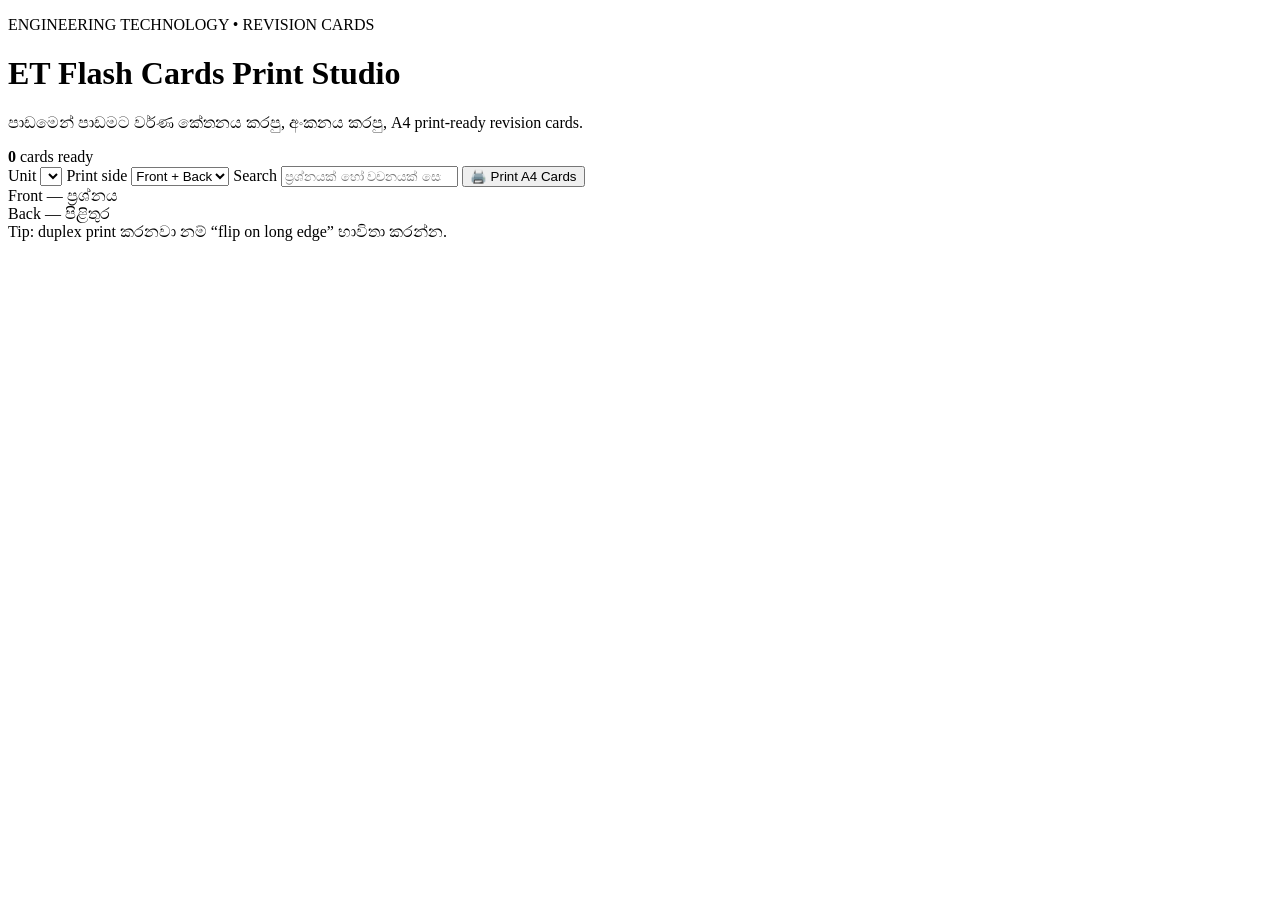
==== index.html @ 30e25d64 "Build ET flash card print app shell" ====
<!doctype html>
<html lang="si">
<head>
  <meta charset="utf-8" />
  <meta name="viewport" content="width=device-width, initial-scale=1" />
  <meta name="color-scheme" content="light dark" />
  <title>ET Flash Cards — Print Studio</title>
  <link rel="stylesheet" href="styles.css" />
</head>
<body>
  <main class="app-shell">
    <header class="hero no-print">
      <div>
        <p class="eyebrow">ENGINEERING TECHNOLOGY • REVISION CARDS</p>
        <h1>ET Flash Cards <span>Print Studio</span></h1>
        <p class="hero-copy">පාඩමෙන් පාඩමට වර්ණ කේතනය කරපු, අංකනය කරපු, A4 print-ready revision cards.</p>
      </div>
      <div class="hero-badge" aria-label="Current card count">
        <strong id="heroCount">0</strong>
        <span>cards ready</span>
      </div>
    </header>

    <section class="toolbar no-print" aria-label="Flash card controls">
      <label>
        <span>Unit</span>
        <select id="unitSelect"></select>
      </label>
      <label>
        <span>Print side</span>
        <select id="sideSelect">
          <option value="both">Front + Back</option>
          <option value="front">Front only</option>
          <option value="back">Back only</option>
        </select>
      </label>
      <label class="search-wrap">
        <span>Search</span>
        <input id="searchInput" type="search" placeholder="ප්‍රශ්නයක් හෝ වචනයක් සොයන්න…" />
      </label>
      <button id="printBtn" class="primary-btn" type="button">🖨️ Print A4 Cards</button>
    </section>

    <section class="unit-summary no-print" id="unitSummary"></section>

    <section class="legend no-print">
      <div><span class="dot front-dot"></span> Front — ප්‍රශ්නය</div>
      <div><span class="dot back-dot"></span> Back — පිළිතුර</div>
      <div class="tip">Tip: duplex print කරනවා නම් “flip on long edge” භාවිතා කරන්න.</div>
    </section>

    <section id="cardGrid" class="card-grid" aria-live="polite"></section>
    <p id="emptyState" class="empty-state no-print" hidden>මෙම search එකට cards හමු නොවීය.</p>
  </main>

  <script src="app.js"></script>
</body>
</html>
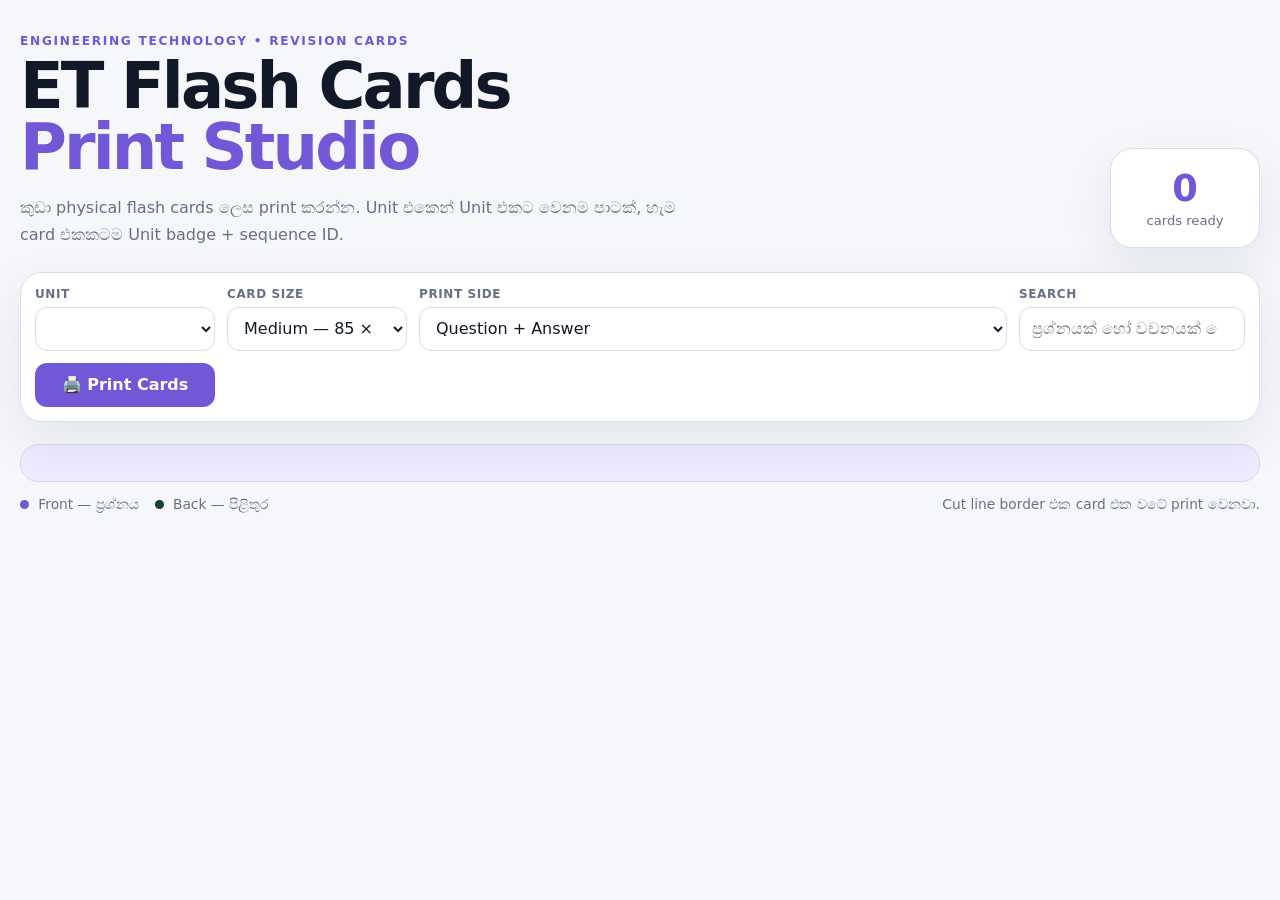
==== commit 8ab2f647: "Add adjustable flash card sizing controls" ====
--- a/index.html
+++ b/index.html
@@ -7,13 +7,13 @@
   <title>ET Flash Cards — Print Studio</title>
   <link rel="stylesheet" href="styles.css" />
 </head>
-<body>
+<body data-print-side="both">
   <main class="app-shell">
     <header class="hero no-print">
       <div>
         <p class="eyebrow">ENGINEERING TECHNOLOGY • REVISION CARDS</p>
         <h1>ET Flash Cards <span>Print Studio</span></h1>
-        <p class="hero-copy">පාඩමෙන් පාඩමට වර්ණ කේතනය කරපු, අංකනය කරපු, A4 print-ready revision cards.</p>
+        <p class="hero-copy">කුඩා physical flash cards ලෙස print කරන්න. Unit එකෙන් Unit එකට වෙනම පාටක්, හැම card එකකටම Unit badge + sequence ID.</p>
       </div>
       <div class="hero-badge" aria-label="Current card count">
         <strong id="heroCount">0</strong>
@@ -27,18 +27,33 @@
         <select id="unitSelect"></select>
       </label>
       <label>
+        <span>Card size</span>
+        <select id="sizePreset">
+          <option value="small">Small — 70 × 45 mm</option>
+          <option value="medium" selected>Medium — 85 × 55 mm</option>
+          <option value="large">Large — 100 × 65 mm</option>
+          <option value="custom">Custom size</option>
+        </select>
+      </label>
+      <label>
         <span>Print side</span>
         <select id="sideSelect">
-          <option value="both">Front + Back</option>
-          <option value="front">Front only</option>
-          <option value="back">Back only</option>
+          <option value="both">Question + Answer</option>
+          <option value="front">Question only</option>
+          <option value="back">Answer only</option>
         </select>
       </label>
       <label class="search-wrap">
         <span>Search</span>
         <input id="searchInput" type="search" placeholder="ප්‍රශ්නයක් හෝ වචනයක් සොයන්න…" />
       </label>
-      <button id="printBtn" class="primary-btn" type="button">🖨️ Print A4 Cards</button>
+      <button id="printBtn" class="primary-btn" type="button">🖨️ Print Cards</button>
+    </section>
+
+    <section id="customSize" class="custom-size no-print" hidden>
+      <label><span>Width (mm)</span><input id="cardWidth" type="number" min="55" max="120" step="1" value="85" /></label>
+      <label><span>Height (mm)</span><input id="cardHeight" type="number" min="35" max="90" step="1" value="55" /></label>
+      <p>Size එක වෙනස් කළාම A4 sheet එකට fit වෙන columns/rows browser එකෙන් auto-arrange වෙනවා.</p>
     </section>
 
     <section class="unit-summary no-print" id="unitSummary"></section>
@@ -46,7 +61,7 @@
     <section class="legend no-print">
       <div><span class="dot front-dot"></span> Front — ප්‍රශ්නය</div>
       <div><span class="dot back-dot"></span> Back — පිළිතුර</div>
-      <div class="tip">Tip: duplex print කරනවා නම් “flip on long edge” භාවිතා කරන්න.</div>
+      <div class="tip">Cut line border එක card එක වටේ print වෙනවා.</div>
     </section>
 
     <section id="cardGrid" class="card-grid" aria-live="polite"></section>
@@ -55,4 +70,4 @@
 
   <script src="app.js"></script>
 </body>
-</html>
+</html>
--- a/styles.css
+++ b/styles.css
@@ -0,0 +1,63 @@
+:root {
+  --bg: #f5f7fb;
+  --surface: #ffffff;
+  --text: #111827;
+  --muted: #667085;
+  --border: #d9dee8;
+  --unit: #7257d7;
+  --unit-soft: #eeeaff;
+  --answer: #173d34;
+  --answer-soft: #e8f5ef;
+  --shadow: 0 18px 50px rgba(17,24,39,.08);
+  font-family: Inter, ui-sans-serif, system-ui, -apple-system, BlinkMacSystemFont, "Segoe UI", sans-serif;
+}
+*{box-sizing:border-box}
+body{margin:0;background:var(--bg);color:var(--text)}
+button,input,select{font:inherit}
+.app-shell{width:min(1240px,calc(100% - 28px));margin:0 auto;padding:34px 0 70px}
+.hero{display:flex;align-items:flex-end;justify-content:space-between;gap:24px;margin-bottom:24px}
+.eyebrow{margin:0 0 8px;font-size:.76rem;font-weight:800;letter-spacing:.14em;color:var(--unit)}
+h1{margin:0;font-size:clamp(2rem,5vw,4.5rem);line-height:.95;letter-spacing:-.045em}
+h1 span{display:block;color:var(--unit)}
+.hero-copy{max-width:680px;margin:16px 0 0;color:var(--muted);line-height:1.7}
+.hero-badge{min-width:150px;padding:18px 20px;border:1px solid var(--border);background:var(--surface);border-radius:22px;box-shadow:var(--shadow);text-align:center}
+.hero-badge strong{display:block;font-size:2.3rem;color:var(--unit)}
+.hero-badge span{font-size:.82rem;color:var(--muted)}
+.toolbar{display:grid;grid-template-columns:180px 180px minmax(230px,1fr) auto;gap:12px;padding:14px;background:var(--surface);border:1px solid var(--border);border-radius:22px;box-shadow:var(--shadow);position:sticky;top:10px;z-index:5}
+.toolbar label{display:flex;flex-direction:column;gap:6px;min-width:0}
+.toolbar label>span{font-size:.75rem;font-weight:800;color:var(--muted);text-transform:uppercase;letter-spacing:.05em}
+select,input{width:100%;min-height:44px;border:1px solid var(--border);border-radius:12px;background:var(--surface);color:var(--text);padding:0 12px;outline:none}
+select:focus,input:focus{border-color:var(--unit);box-shadow:0 0 0 3px color-mix(in srgb,var(--unit) 18%,transparent)}
+.primary-btn{min-height:44px;align-self:end;border:0;border-radius:12px;padding:0 18px;background:var(--unit);color:#fff;font-weight:800;cursor:pointer}
+.primary-btn:active{transform:translateY(1px)}
+.unit-summary{display:flex;align-items:center;justify-content:space-between;gap:16px;margin:22px 0 14px;padding:18px 20px;border-radius:18px;background:var(--unit-soft);border:1px solid color-mix(in srgb,var(--unit) 25%,white)}
+.unit-summary h2{margin:0 0 5px;font-size:1.1rem}.unit-summary p{margin:0;color:var(--muted);font-size:.9rem}
+.unit-chip{white-space:nowrap;border-radius:999px;background:var(--unit);color:#fff;padding:8px 12px;font-size:.8rem;font-weight:900}
+.legend{display:flex;align-items:center;gap:16px;flex-wrap:wrap;margin-bottom:18px;color:var(--muted);font-size:.86rem}.dot{display:inline-block;width:9px;height:9px;border-radius:50%;margin-right:5px}.front-dot{background:var(--unit)}.back-dot{background:var(--answer)}.tip{margin-left:auto}
+.card-grid{display:grid;grid-template-columns:repeat(3,minmax(0,1fr));gap:16px}
+.flash-card{position:relative;min-height:265px;background:var(--surface);border:1px solid var(--border);border-radius:20px;overflow:hidden;box-shadow:0 8px 25px rgba(17,24,39,.05);display:flex;flex-direction:column;break-inside:avoid}
+.card-stripe{height:7px;background:var(--unit)}
+.card-top{display:flex;justify-content:space-between;align-items:center;gap:8px;padding:14px 16px 0}.unit-label,.card-number{font-size:.7rem;font-weight:900;letter-spacing:.08em}.unit-label{color:var(--unit)}.card-number{color:var(--muted)}
+.card-content{padding:18px 18px 14px;display:flex;flex-direction:column;gap:14px;flex:1}.side-label{font-size:.69rem;font-weight:900;letter-spacing:.11em;text-transform:uppercase;color:var(--muted)}
+.question{margin:0;font-size:1.05rem;line-height:1.55;font-weight:800}.answer{margin:0;padding:14px;border-radius:14px;background:var(--answer-soft);color:var(--answer);font-size:.95rem;line-height:1.65;white-space:pre-line}.answer ul,.answer ol{margin:0;padding-left:1.35rem}.answer li+li{margin-top:4px}.formula{font-family:"Cambria Math","Times New Roman",serif;font-size:1.08em}
+.card-footer{margin-top:auto;padding:0 18px 14px;color:var(--muted);font-size:.69rem}.empty-state{text-align:center;padding:40px;color:var(--muted)}
+
+@media (max-width:900px){.toolbar{grid-template-columns:1fr 1fr}.search-wrap{grid-column:1/-1}.primary-btn{grid-column:1/-1}.card-grid{grid-template-columns:repeat(2,minmax(0,1fr))}.hero{align-items:flex-start}.tip{margin-left:0}}
+@media (max-width:620px){.app-shell{width:min(100% - 18px,1240px);padding-top:22px}.hero{display:block}.hero-badge{margin-top:18px;width:100%}.toolbar{grid-template-columns:1fr;position:static}.search-wrap,.primary-btn{grid-column:auto}.unit-summary{align-items:flex-start;flex-direction:column}.card-grid{grid-template-columns:1fr}.flash-card{min-height:230px}}
+
+@media print{
+  @page{size:A4 portrait;margin:8mm}
+  :root{--bg:#fff;--surface:#fff;--text:#000;--muted:#444;--border:#9ca3af}
+  body{background:#fff;-webkit-print-color-adjust:exact;print-color-adjust:exact}
+  .no-print{display:none!important}
+  .app-shell{width:100%;margin:0;padding:0}
+  .card-grid{display:grid;grid-template-columns:repeat(2,1fr);gap:5mm}
+  .flash-card{height:86mm;min-height:86mm;border-radius:4mm;box-shadow:none;border:0.3mm solid #999;page-break-inside:avoid;break-inside:avoid}
+  .card-stripe{height:3mm}
+  .card-top{padding:4mm 5mm 0}.unit-label,.card-number{font-size:8pt}
+  .card-content{padding:5mm}.question{font-size:12.3pt;line-height:1.45}.answer{font-size:10.2pt;line-height:1.45;padding:4mm;border-radius:3mm}.side-label{font-size:7.5pt}.card-footer{padding:0 5mm 4mm;font-size:7pt}
+  body[data-print-side="front"] .answer-wrap{display:none!important}
+  body[data-print-side="back"] .question-wrap{display:none!important}
+  body[data-print-side="front"] .flash-card .card-content{justify-content:center}
+  body[data-print-side="back"] .flash-card .card-content{justify-content:center}
+}
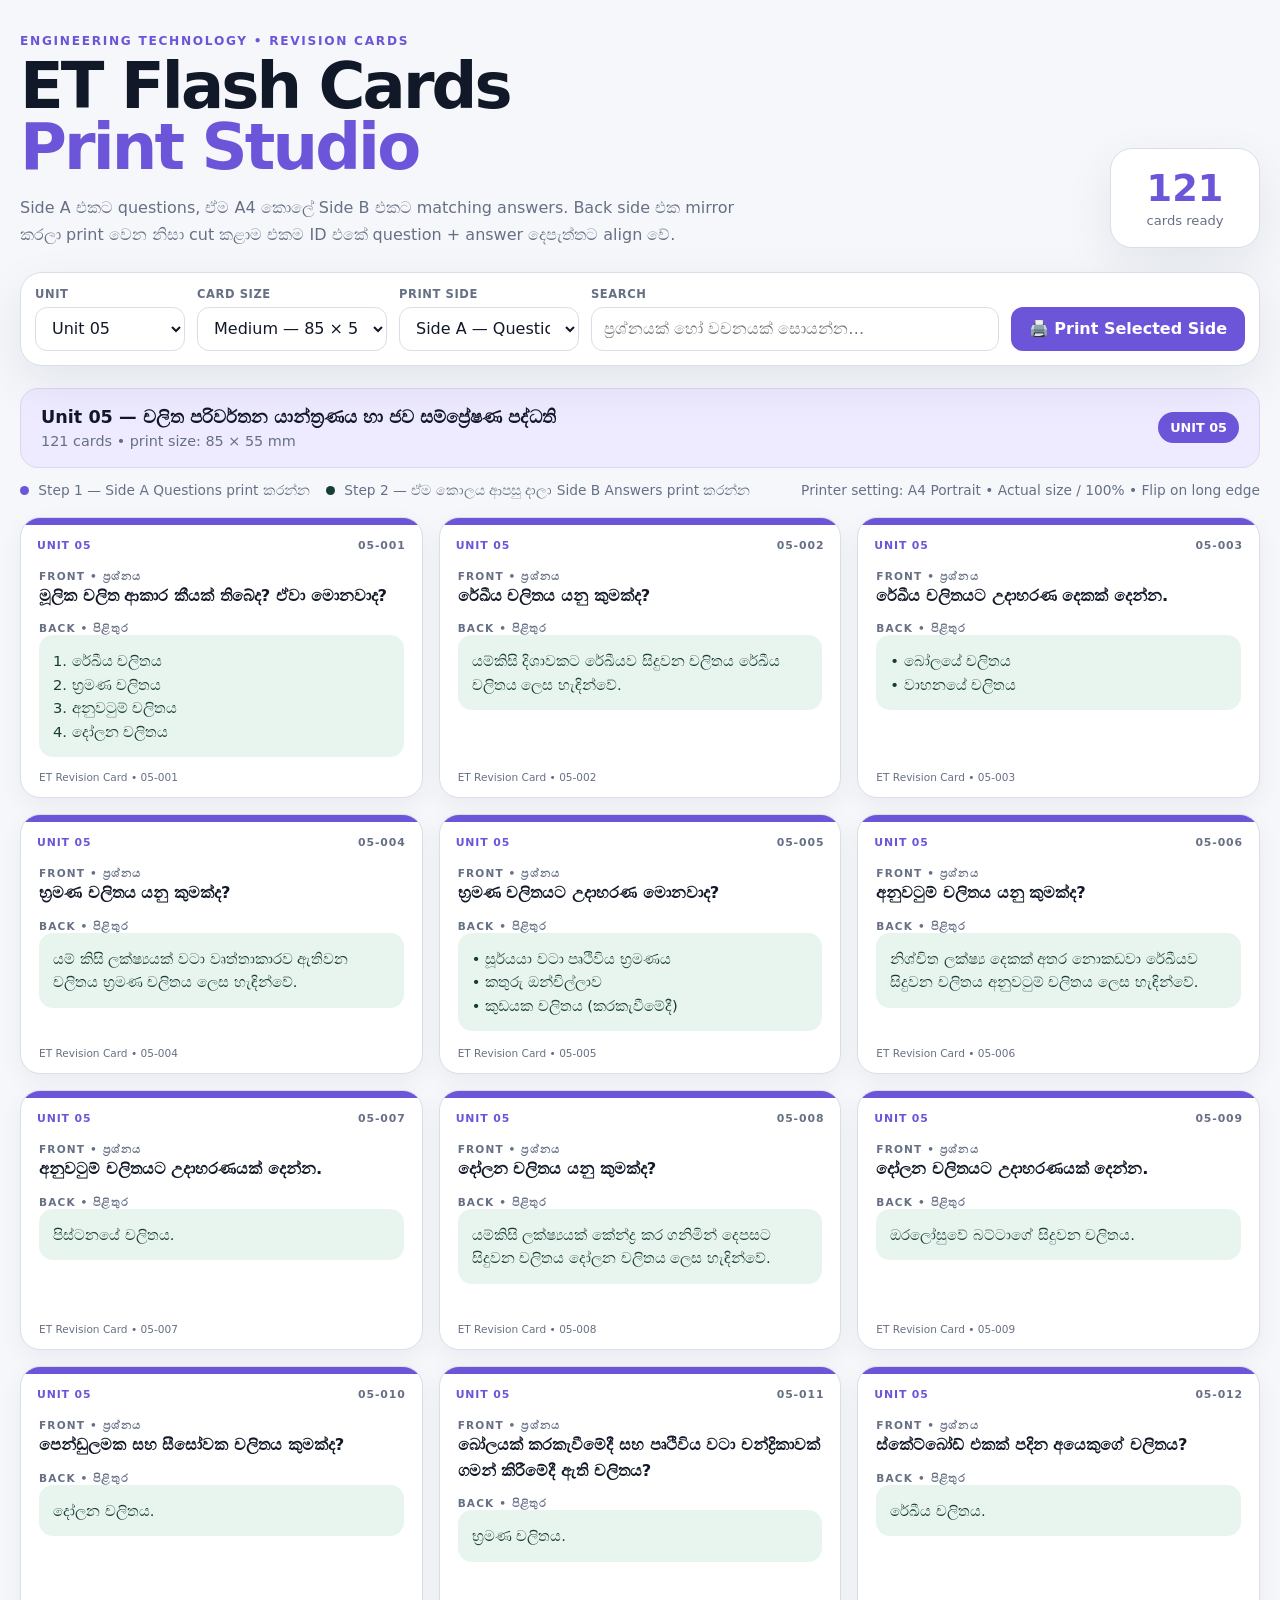
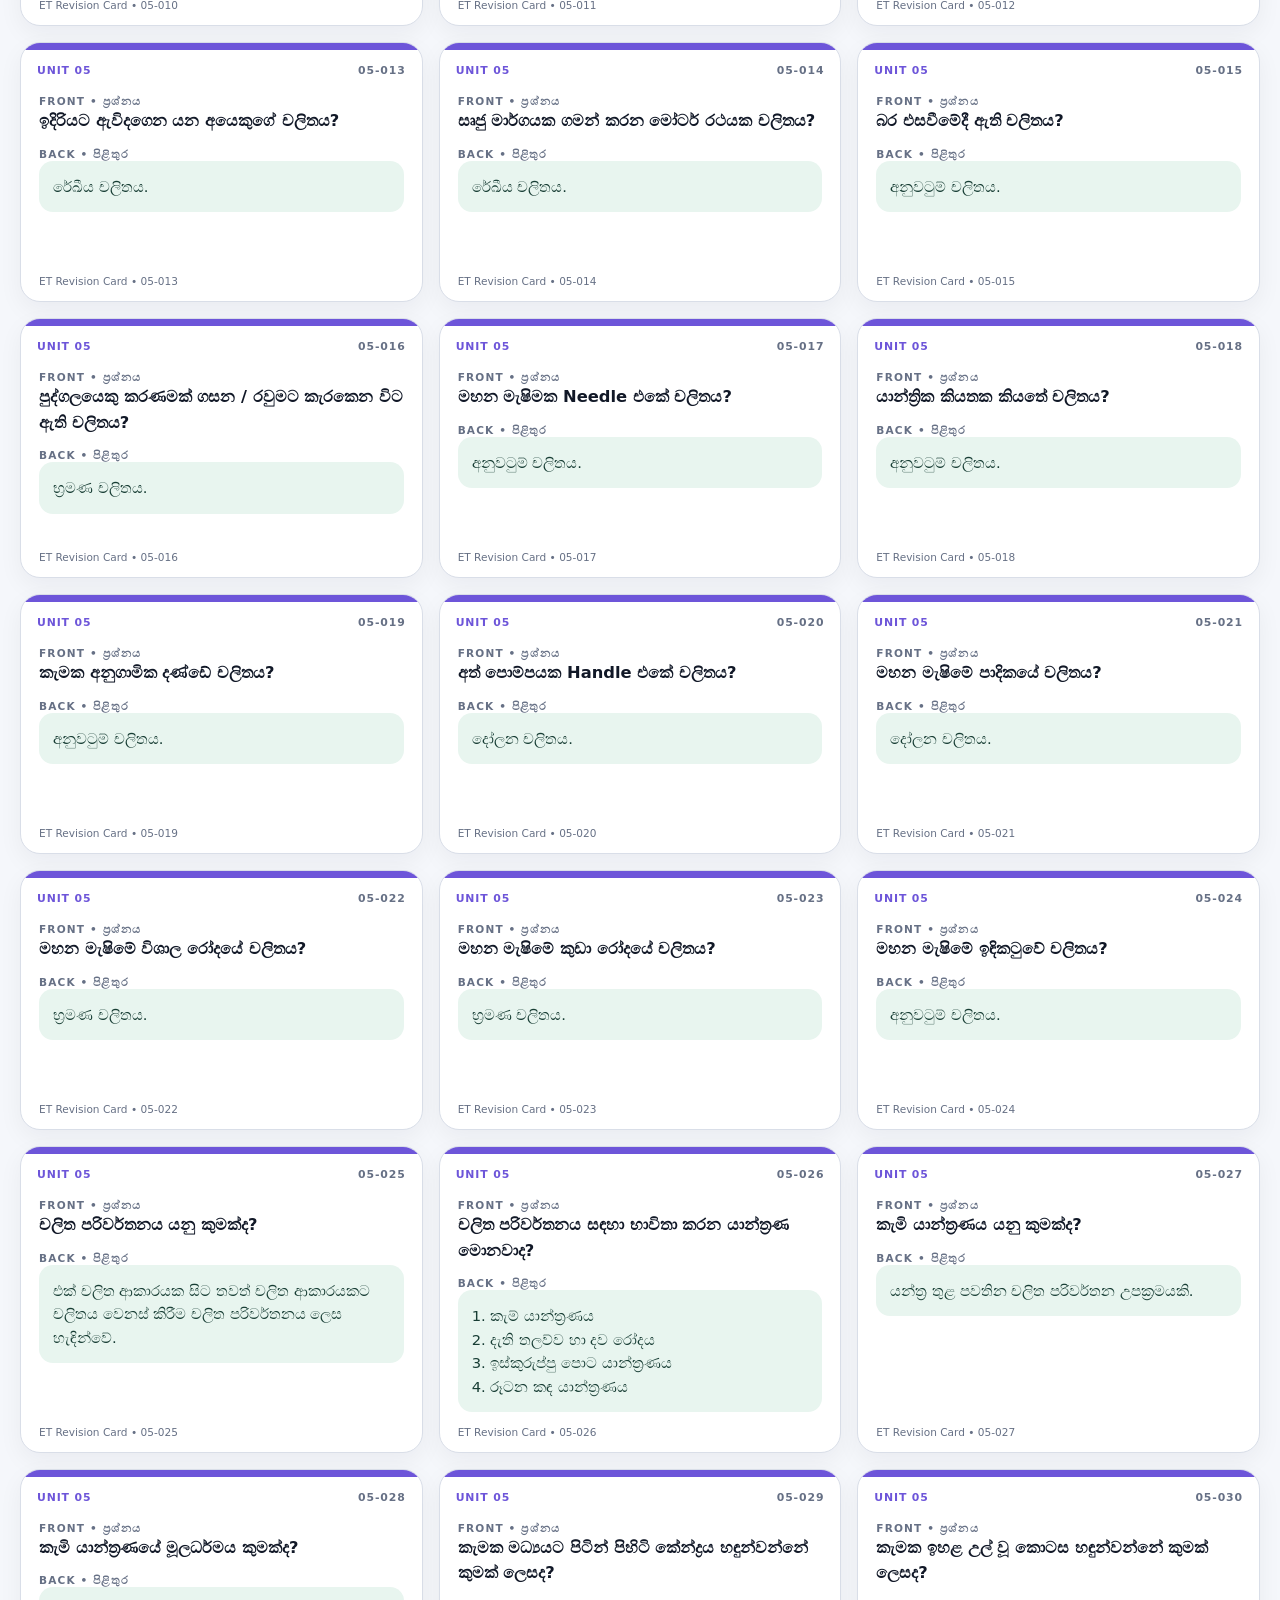
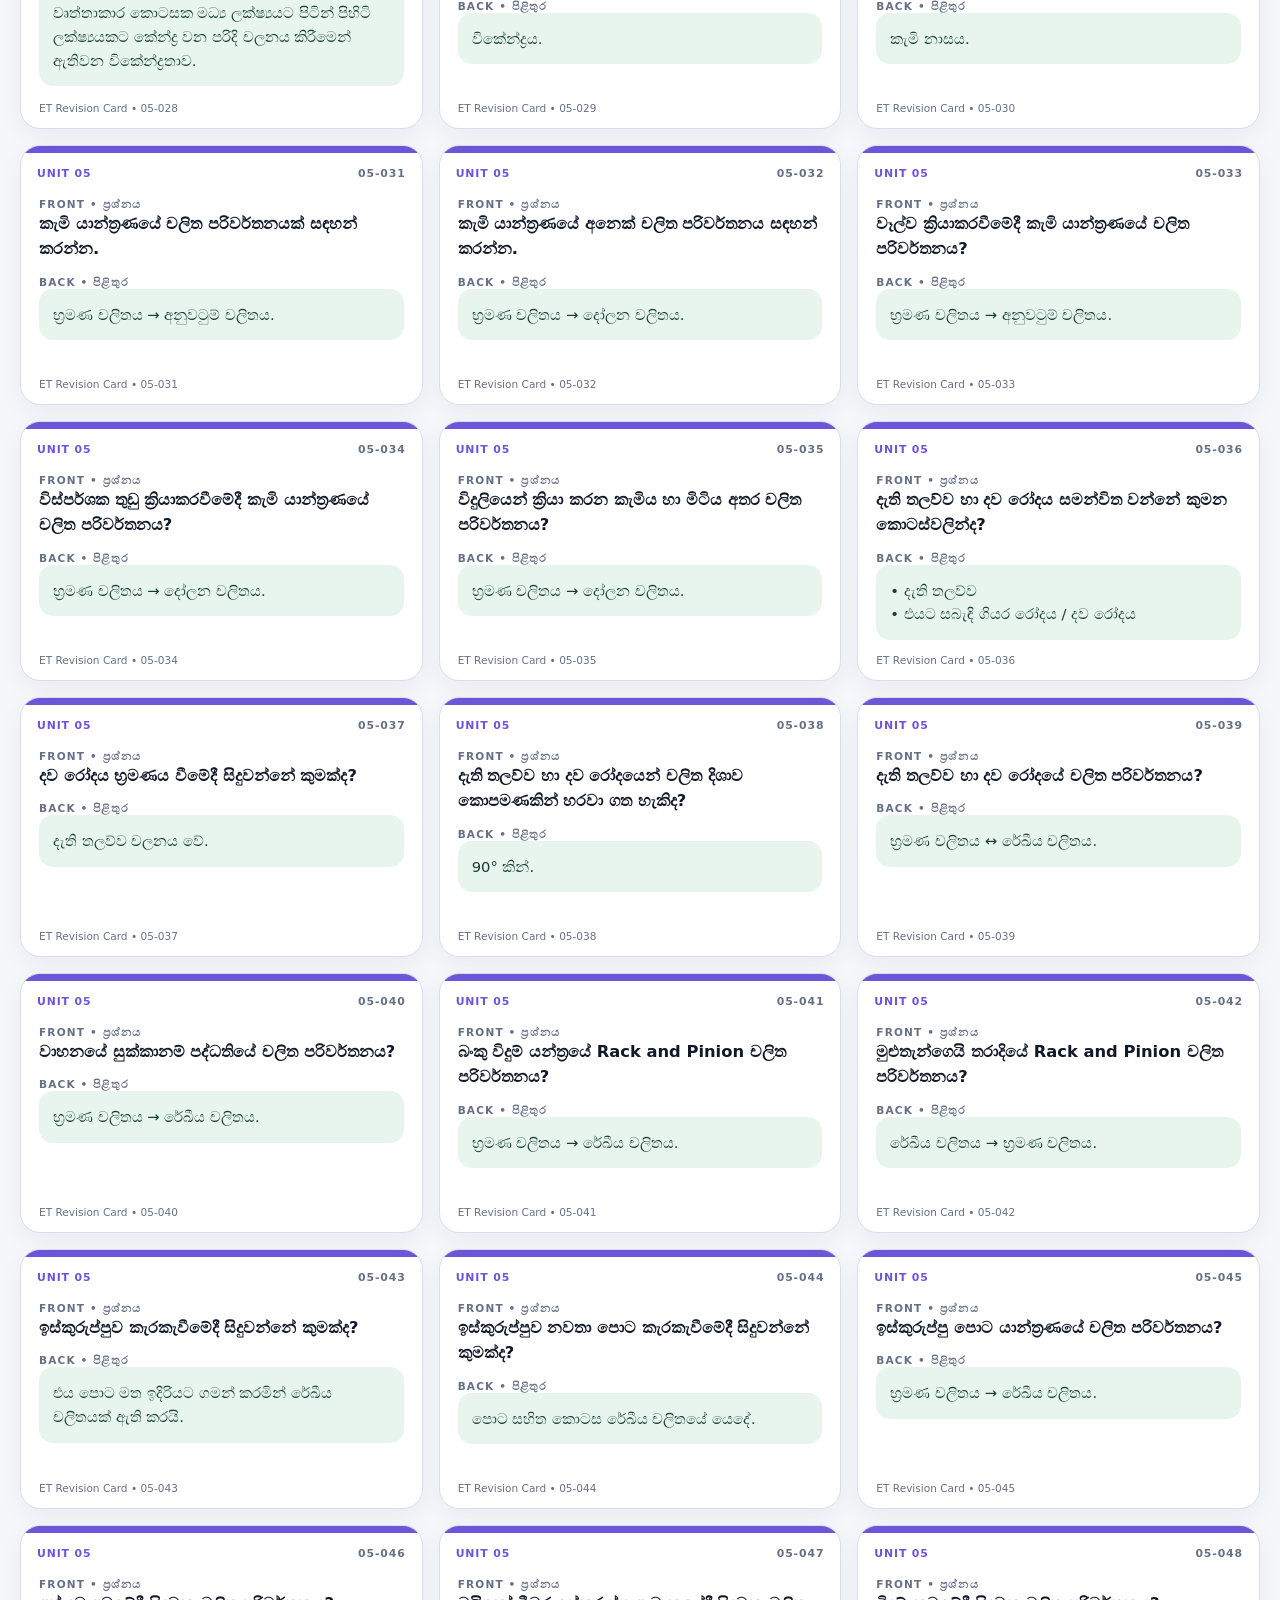
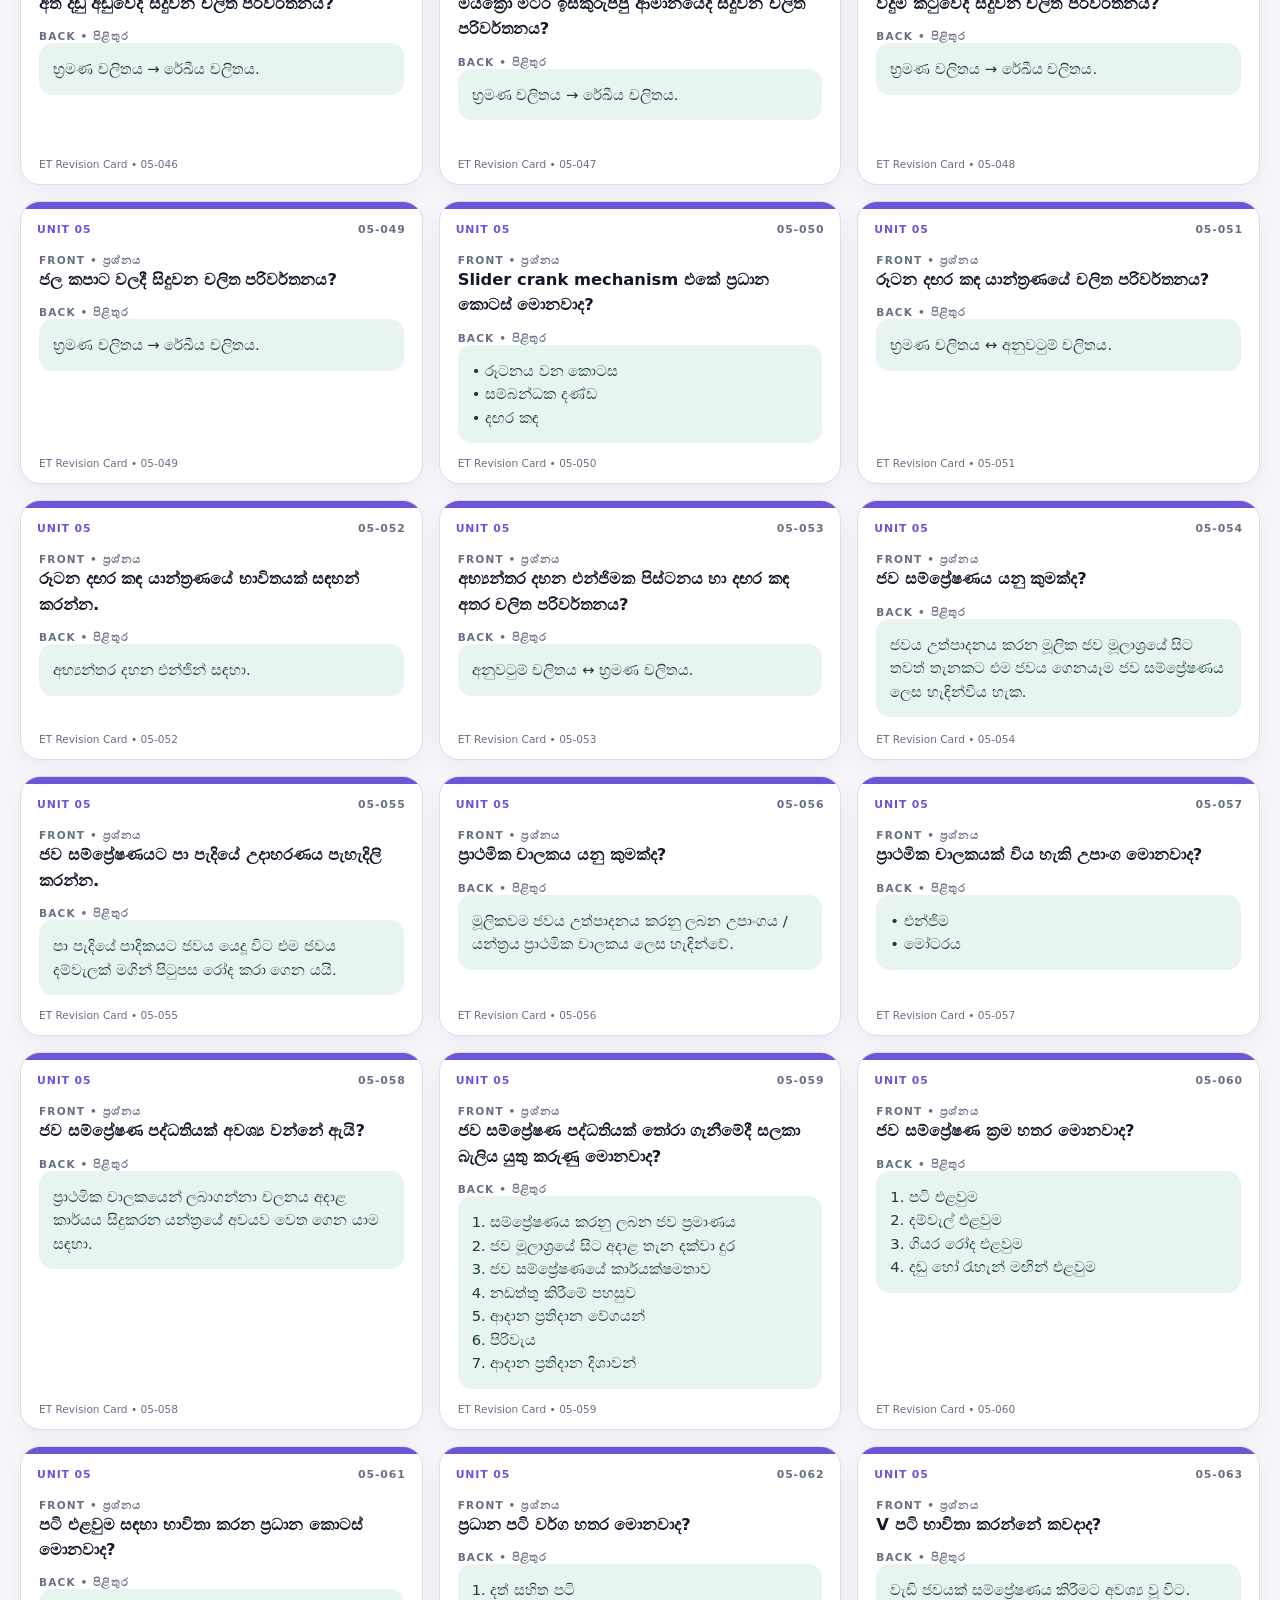
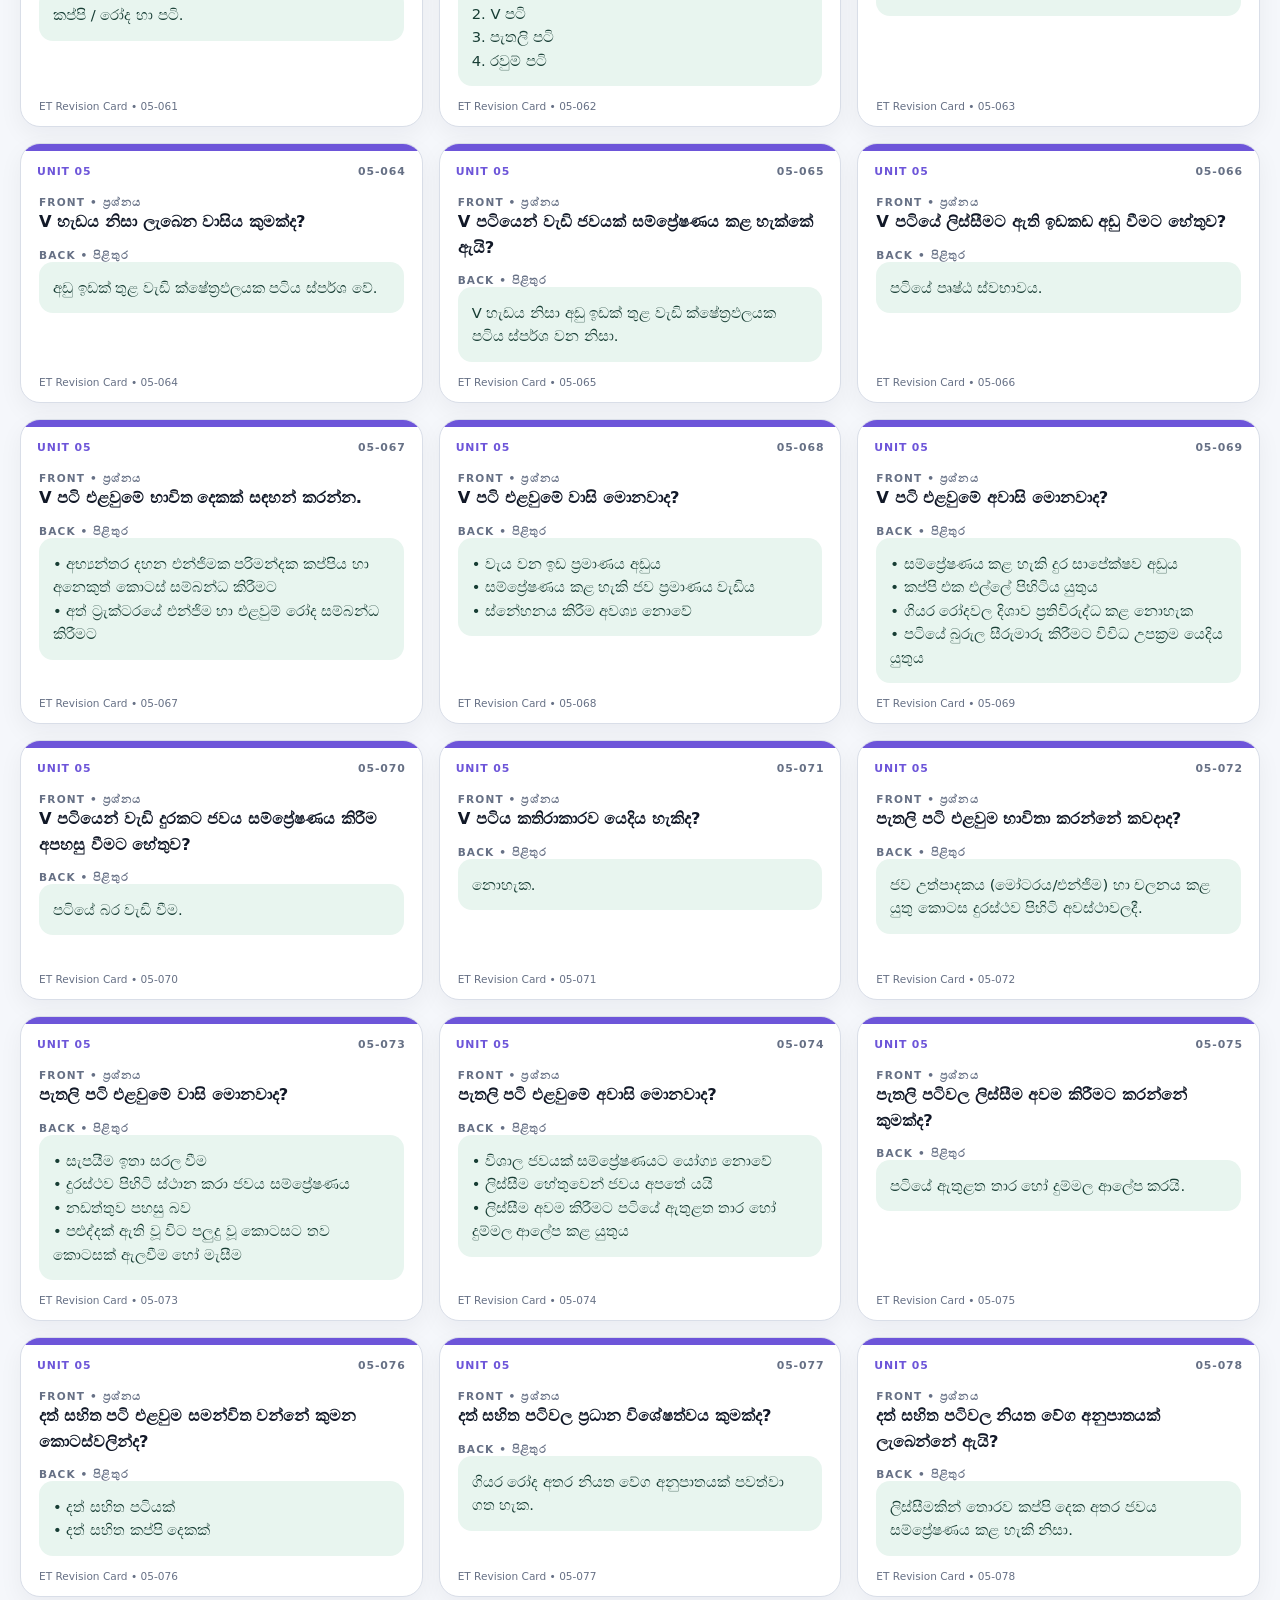
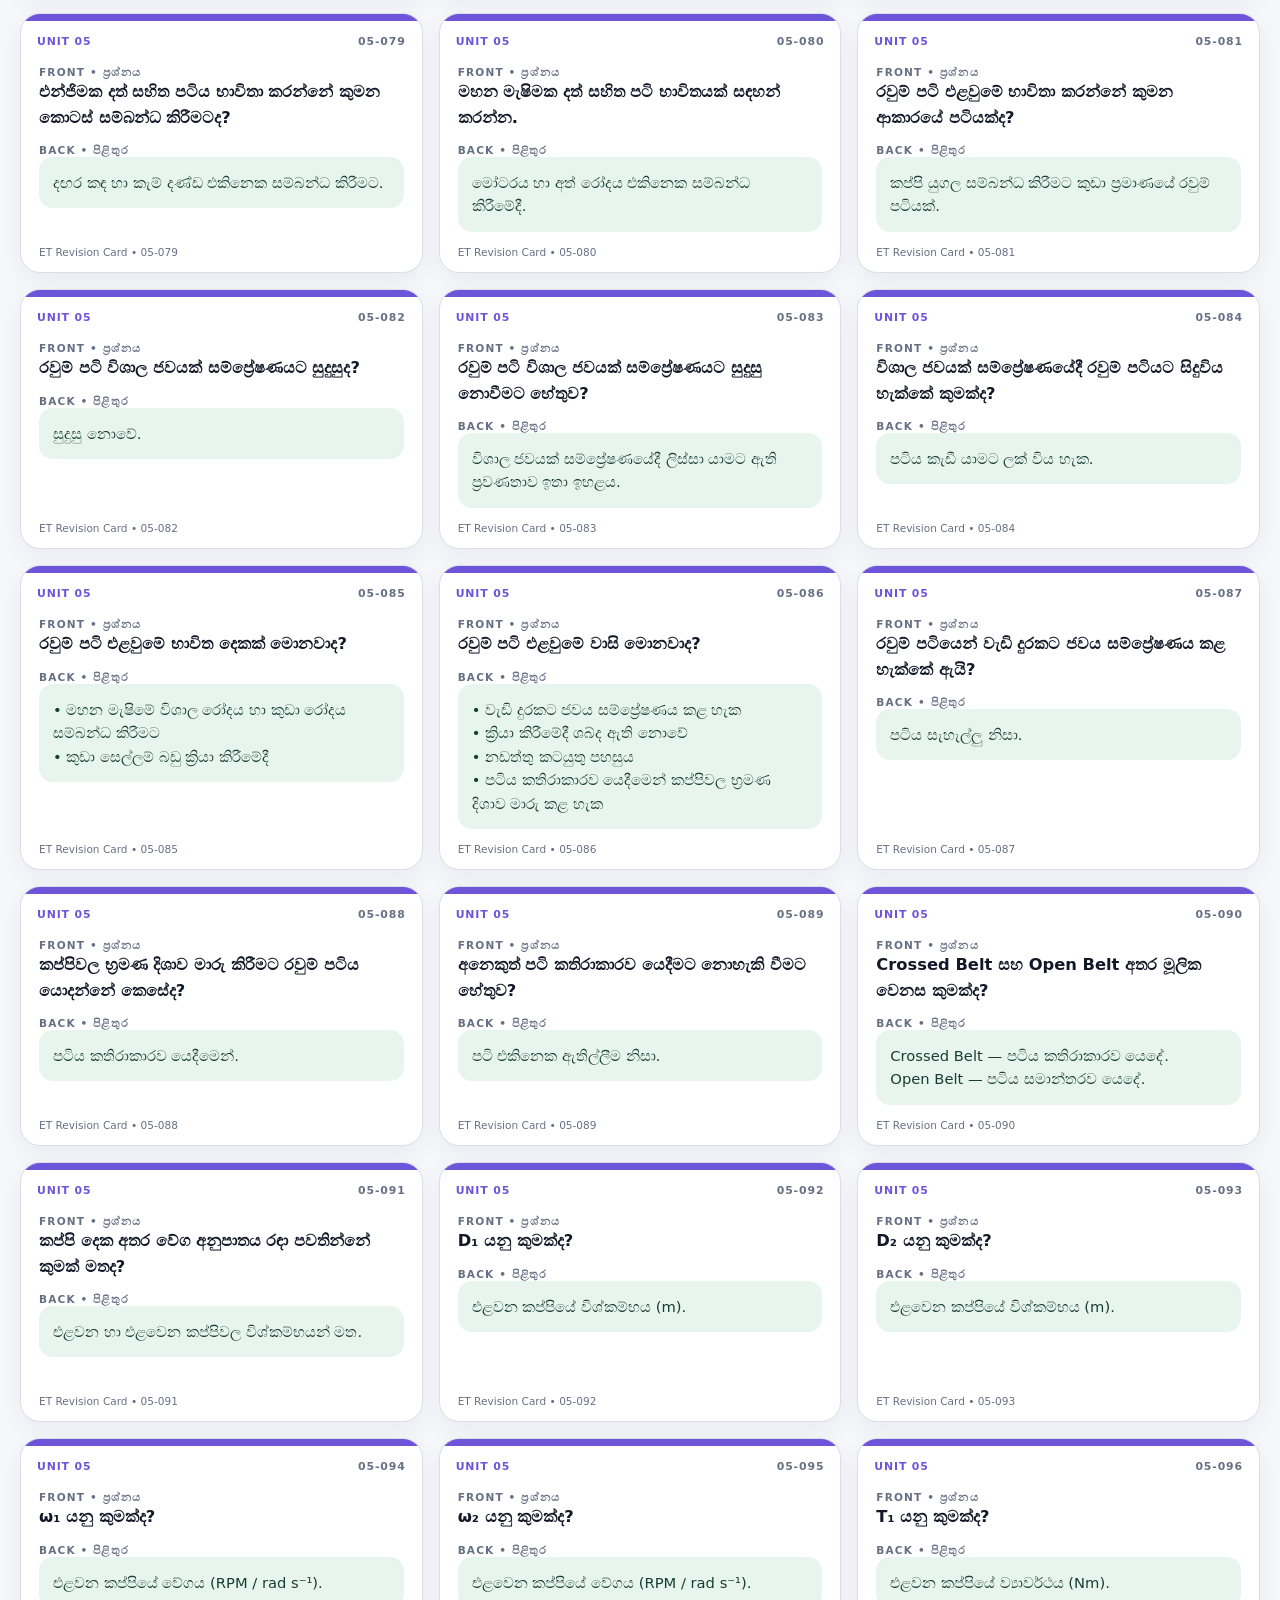
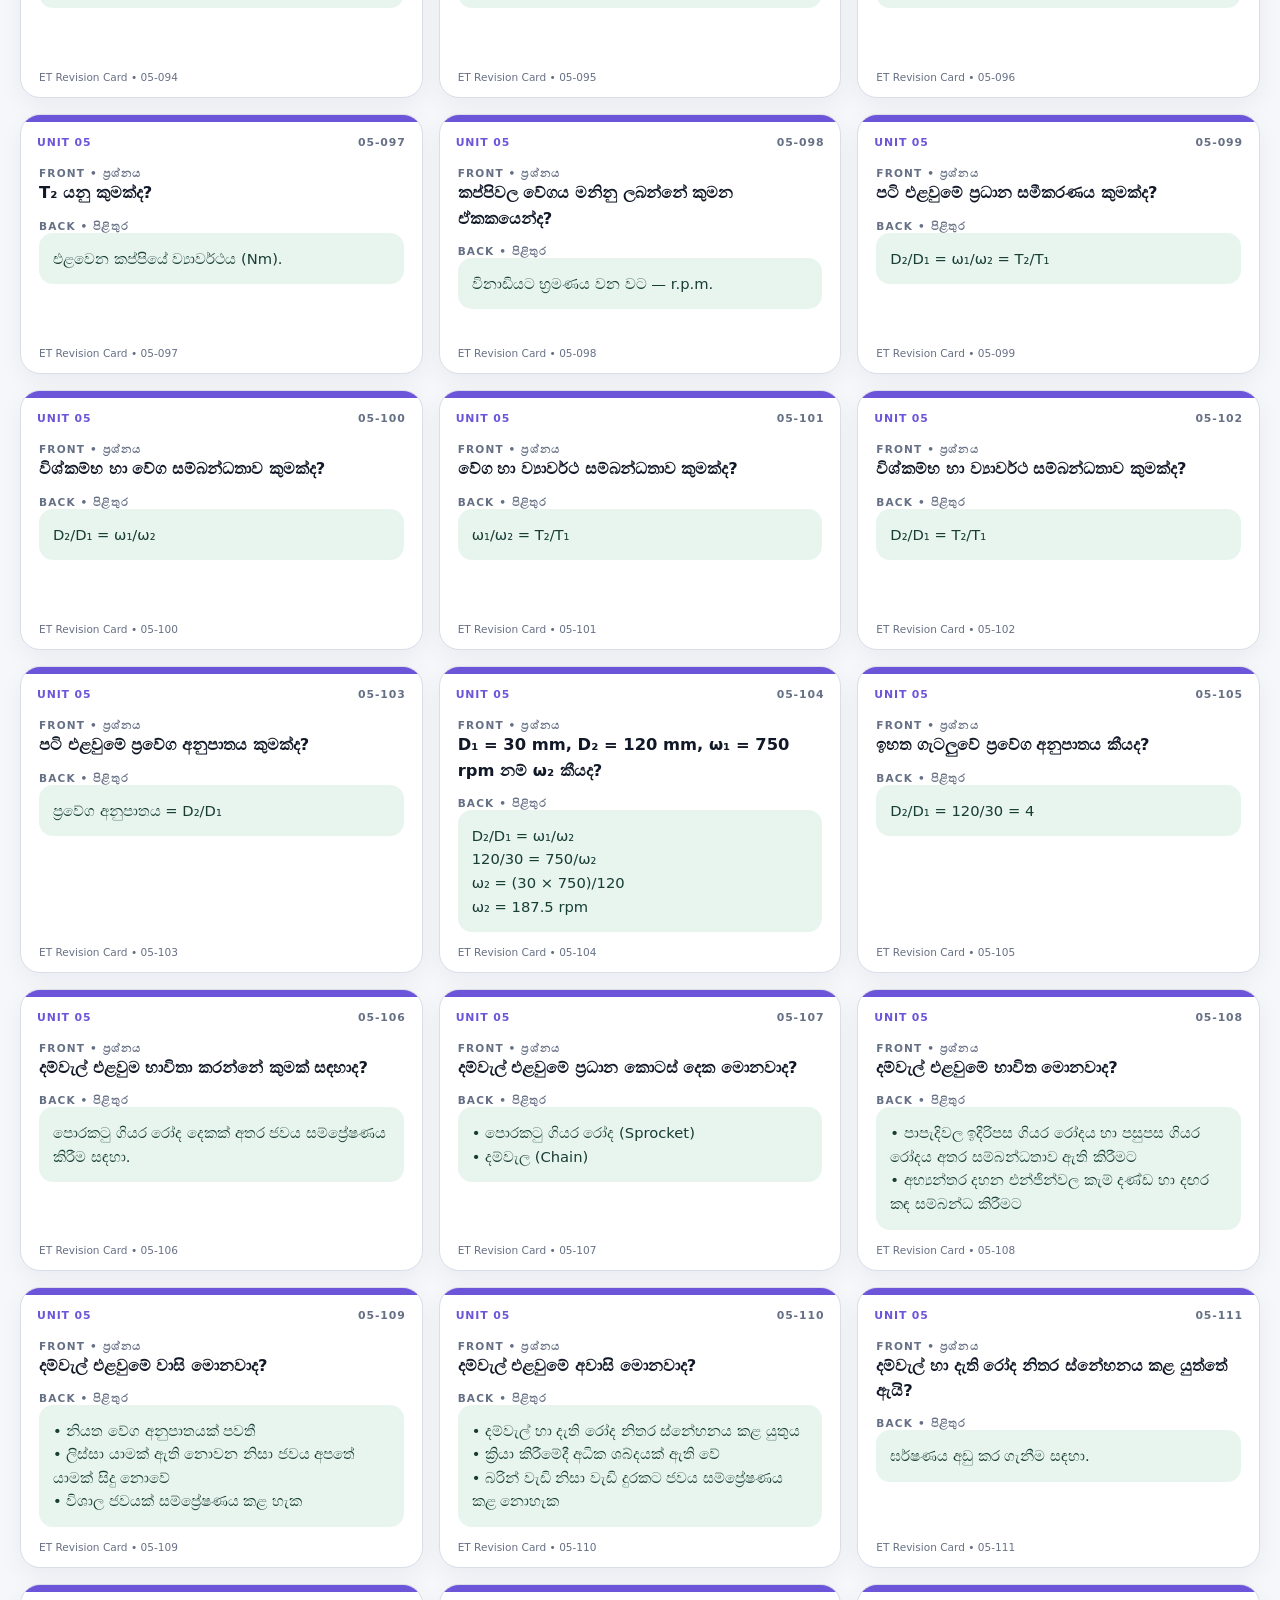
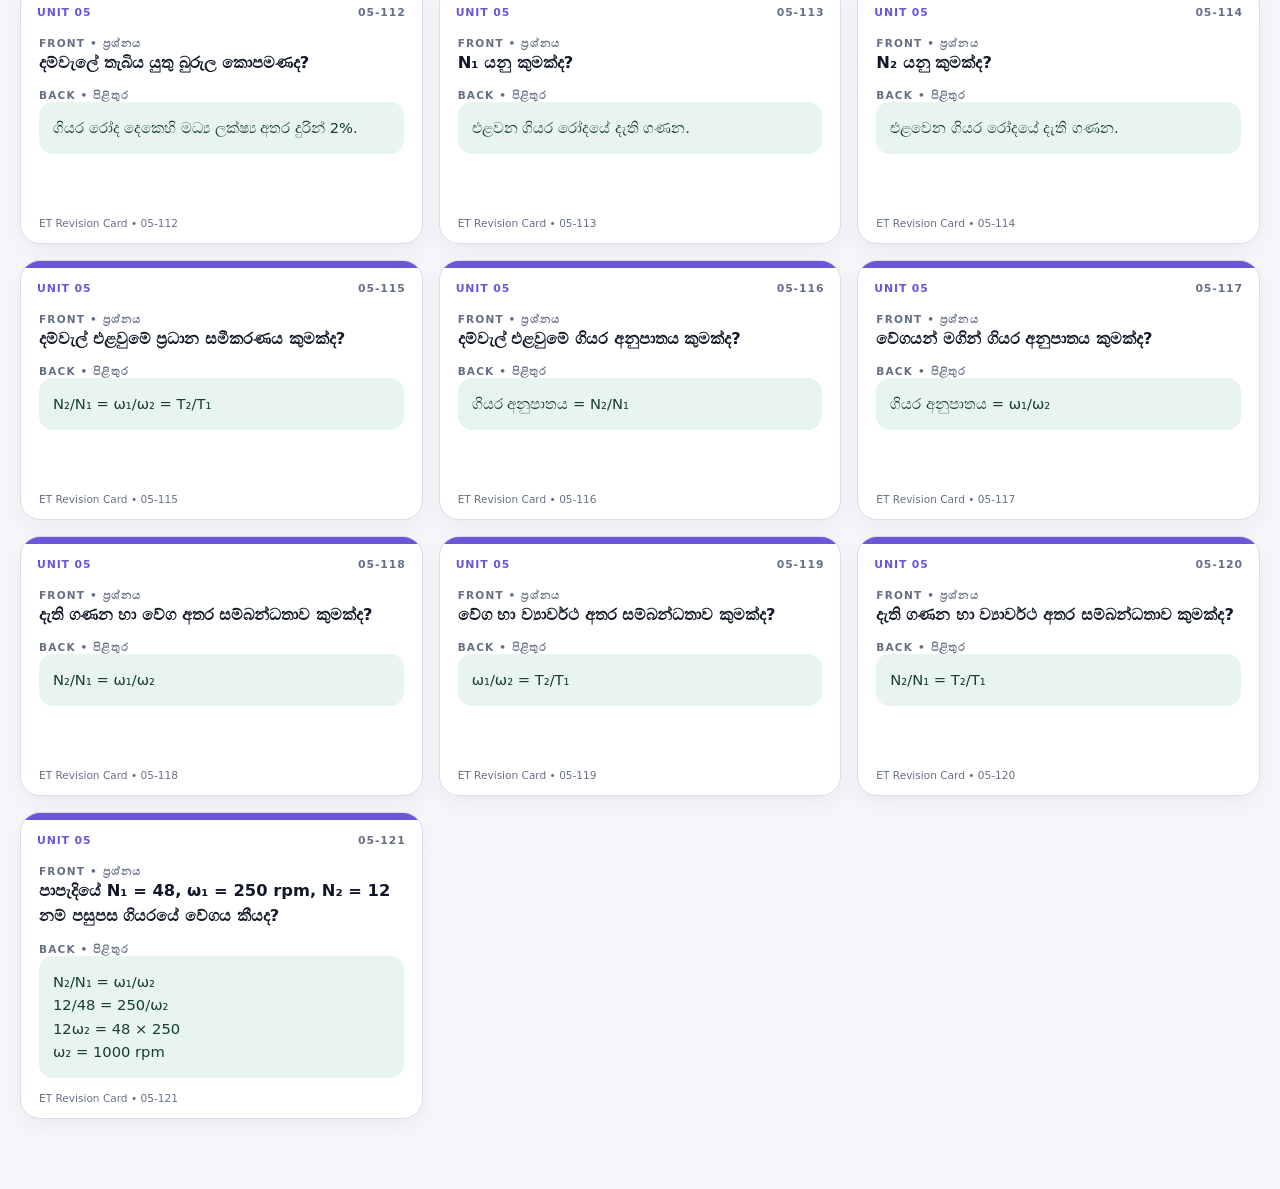
==== commit dc0f1213: "Explain duplex flash card printing" ====
--- a/index.html
+++ b/index.html
@@ -13,7 +13,7 @@
       <div>
         <p class="eyebrow">ENGINEERING TECHNOLOGY • REVISION CARDS</p>
         <h1>ET Flash Cards <span>Print Studio</span></h1>
-        <p class="hero-copy">කුඩා physical flash cards ලෙස print කරන්න. Unit එකෙන් Unit එකට වෙනම පාටක්, හැම card එකකටම Unit badge + sequence ID.</p>
+        <p class="hero-copy">Side A එකට questions, ඒම A4 කොලේ Side B එකට matching answers. Back side එක mirror කරලා print වෙන නිසා cut කළාම එකම ID එකේ question + answer දෙපැත්තට align වේ.</p>
       </div>
       <div class="hero-badge" aria-label="Current card count">
         <strong id="heroCount">0</strong>
@@ -38,16 +38,16 @@
       <label>
         <span>Print side</span>
         <select id="sideSelect">
-          <option value="both">Question + Answer</option>
-          <option value="front">Question only</option>
-          <option value="back">Answer only</option>
+          <option value="front">Side A — Questions</option>
+          <option value="back">Side B — Answers (mirrored)</option>
+          <option value="both">Preview — Question + Answer</option>
         </select>
       </label>
       <label class="search-wrap">
         <span>Search</span>
         <input id="searchInput" type="search" placeholder="ප්‍රශ්නයක් හෝ වචනයක් සොයන්න…" />
       </label>
-      <button id="printBtn" class="primary-btn" type="button">🖨️ Print Cards</button>
+      <button id="printBtn" class="primary-btn" type="button">🖨️ Print Selected Side</button>
     </section>
 
     <section id="customSize" class="custom-size no-print" hidden>
@@ -59,9 +59,9 @@
     <section class="unit-summary no-print" id="unitSummary"></section>
 
     <section class="legend no-print">
-      <div><span class="dot front-dot"></span> Front — ප්‍රශ්නය</div>
-      <div><span class="dot back-dot"></span> Back — පිළිතුර</div>
-      <div class="tip">Cut line border එක card එක වටේ print වෙනවා.</div>
+      <div><span class="dot front-dot"></span> Step 1 — Side A Questions print කරන්න</div>
+      <div><span class="dot back-dot"></span> Step 2 — ඒම කොලය ආපසු දාලා Side B Answers print කරන්න</div>
+      <div class="tip">Printer setting: A4 Portrait • Actual size / 100% • Flip on long edge</div>
     </section>
 
     <section id="cardGrid" class="card-grid" aria-live="polite"></section>
@@ -70,4 +70,4 @@
 
   <script src="app.js"></script>
 </body>
-</html>+</html>
--- a/styles.css
+++ b/styles.css
@@ -1,63 +1,37 @@
-:root {
-  --bg: #f5f7fb;
-  --surface: #ffffff;
-  --text: #111827;
-  --muted: #667085;
-  --border: #d9dee8;
-  --unit: #7257d7;
-  --unit-soft: #eeeaff;
-  --answer: #173d34;
-  --answer-soft: #e8f5ef;
-  --shadow: 0 18px 50px rgba(17,24,39,.08);
-  font-family: Inter, ui-sans-serif, system-ui, -apple-system, BlinkMacSystemFont, "Segoe UI", sans-serif;
+:root{
+  --bg:#f5f7fb;--surface:#fff;--text:#111827;--muted:#667085;--border:#d9dee8;
+  --unit:#6d55d9;--unit-soft:#eeeaff;--answer:#173d34;--answer-soft:#e8f5ef;
+  --shadow:0 18px 50px rgba(17,24,39,.08);--card-w:85mm;--card-h:55mm;
+  font-family:Inter,ui-sans-serif,system-ui,-apple-system,BlinkMacSystemFont,"Segoe UI",sans-serif
 }
-*{box-sizing:border-box}
-body{margin:0;background:var(--bg);color:var(--text)}
-button,input,select{font:inherit}
+*{box-sizing:border-box} body{margin:0;background:var(--bg);color:var(--text)} button,input,select{font:inherit}
 .app-shell{width:min(1240px,calc(100% - 28px));margin:0 auto;padding:34px 0 70px}
-.hero{display:flex;align-items:flex-end;justify-content:space-between;gap:24px;margin-bottom:24px}
-.eyebrow{margin:0 0 8px;font-size:.76rem;font-weight:800;letter-spacing:.14em;color:var(--unit)}
-h1{margin:0;font-size:clamp(2rem,5vw,4.5rem);line-height:.95;letter-spacing:-.045em}
-h1 span{display:block;color:var(--unit)}
-.hero-copy{max-width:680px;margin:16px 0 0;color:var(--muted);line-height:1.7}
-.hero-badge{min-width:150px;padding:18px 20px;border:1px solid var(--border);background:var(--surface);border-radius:22px;box-shadow:var(--shadow);text-align:center}
-.hero-badge strong{display:block;font-size:2.3rem;color:var(--unit)}
-.hero-badge span{font-size:.82rem;color:var(--muted)}
-.toolbar{display:grid;grid-template-columns:180px 180px minmax(230px,1fr) auto;gap:12px;padding:14px;background:var(--surface);border:1px solid var(--border);border-radius:22px;box-shadow:var(--shadow);position:sticky;top:10px;z-index:5}
-.toolbar label{display:flex;flex-direction:column;gap:6px;min-width:0}
-.toolbar label>span{font-size:.75rem;font-weight:800;color:var(--muted);text-transform:uppercase;letter-spacing:.05em}
-select,input{width:100%;min-height:44px;border:1px solid var(--border);border-radius:12px;background:var(--surface);color:var(--text);padding:0 12px;outline:none}
-select:focus,input:focus{border-color:var(--unit);box-shadow:0 0 0 3px color-mix(in srgb,var(--unit) 18%,transparent)}
-.primary-btn{min-height:44px;align-self:end;border:0;border-radius:12px;padding:0 18px;background:var(--unit);color:#fff;font-weight:800;cursor:pointer}
-.primary-btn:active{transform:translateY(1px)}
-.unit-summary{display:flex;align-items:center;justify-content:space-between;gap:16px;margin:22px 0 14px;padding:18px 20px;border-radius:18px;background:var(--unit-soft);border:1px solid color-mix(in srgb,var(--unit) 25%,white)}
-.unit-summary h2{margin:0 0 5px;font-size:1.1rem}.unit-summary p{margin:0;color:var(--muted);font-size:.9rem}
-.unit-chip{white-space:nowrap;border-radius:999px;background:var(--unit);color:#fff;padding:8px 12px;font-size:.8rem;font-weight:900}
+.hero{display:flex;align-items:flex-end;justify-content:space-between;gap:24px;margin-bottom:24px}.eyebrow{margin:0 0 8px;font-size:.76rem;font-weight:800;letter-spacing:.14em;color:var(--unit)}
+h1{margin:0;font-size:clamp(2rem,5vw,4.5rem);line-height:.95;letter-spacing:-.045em} h1 span{display:block;color:var(--unit)}
+.hero-copy{max-width:720px;margin:16px 0 0;color:var(--muted);line-height:1.7}.hero-badge{min-width:150px;padding:18px 20px;border:1px solid var(--border);background:var(--surface);border-radius:22px;box-shadow:var(--shadow);text-align:center}.hero-badge strong{display:block;font-size:2.3rem;color:var(--unit)}.hero-badge span{font-size:.82rem;color:var(--muted)}
+.toolbar{display:grid;grid-template-columns:150px 190px 180px minmax(220px,1fr) auto;gap:12px;padding:14px;background:var(--surface);border:1px solid var(--border);border-radius:22px;box-shadow:var(--shadow);position:sticky;top:10px;z-index:5}
+.toolbar label,.custom-size label{display:flex;flex-direction:column;gap:6px;min-width:0}.toolbar label>span,.custom-size label>span{font-size:.72rem;font-weight:800;color:var(--muted);text-transform:uppercase;letter-spacing:.05em}
+select,input{width:100%;min-height:44px;border:1px solid var(--border);border-radius:12px;background:var(--surface);color:var(--text);padding:0 12px;outline:none} select:focus,input:focus{border-color:var(--unit);box-shadow:0 0 0 3px color-mix(in srgb,var(--unit) 18%,transparent)}
+.primary-btn{min-height:44px;align-self:end;border:0;border-radius:12px;padding:0 18px;background:var(--unit);color:#fff;font-weight:800;cursor:pointer}.primary-btn:active{transform:translateY(1px)}
+.custom-size{display:grid;grid-template-columns:170px 170px 1fr;gap:12px;align-items:end;margin:14px 0 0;padding:14px 18px;background:var(--surface);border:1px dashed var(--border);border-radius:16px}.custom-size p{margin:0 0 10px;color:var(--muted);font-size:.84rem}.custom-size[hidden]{display:none}
+.unit-summary{display:flex;align-items:center;justify-content:space-between;gap:16px;margin:22px 0 14px;padding:18px 20px;border-radius:18px;background:var(--unit-soft);border:1px solid color-mix(in srgb,var(--unit) 25%,white)}.unit-summary h2{margin:0 0 5px;font-size:1.1rem}.unit-summary p{margin:0;color:var(--muted);font-size:.9rem}.unit-chip{white-space:nowrap;border-radius:999px;background:var(--unit);color:#fff;padding:8px 12px;font-size:.8rem;font-weight:900}
 .legend{display:flex;align-items:center;gap:16px;flex-wrap:wrap;margin-bottom:18px;color:var(--muted);font-size:.86rem}.dot{display:inline-block;width:9px;height:9px;border-radius:50%;margin-right:5px}.front-dot{background:var(--unit)}.back-dot{background:var(--answer)}.tip{margin-left:auto}
-.card-grid{display:grid;grid-template-columns:repeat(3,minmax(0,1fr));gap:16px}
-.flash-card{position:relative;min-height:265px;background:var(--surface);border:1px solid var(--border);border-radius:20px;overflow:hidden;box-shadow:0 8px 25px rgba(17,24,39,.05);display:flex;flex-direction:column;break-inside:avoid}
-.card-stripe{height:7px;background:var(--unit)}
-.card-top{display:flex;justify-content:space-between;align-items:center;gap:8px;padding:14px 16px 0}.unit-label,.card-number{font-size:.7rem;font-weight:900;letter-spacing:.08em}.unit-label{color:var(--unit)}.card-number{color:var(--muted)}
-.card-content{padding:18px 18px 14px;display:flex;flex-direction:column;gap:14px;flex:1}.side-label{font-size:.69rem;font-weight:900;letter-spacing:.11em;text-transform:uppercase;color:var(--muted)}
-.question{margin:0;font-size:1.05rem;line-height:1.55;font-weight:800}.answer{margin:0;padding:14px;border-radius:14px;background:var(--answer-soft);color:var(--answer);font-size:.95rem;line-height:1.65;white-space:pre-line}.answer ul,.answer ol{margin:0;padding-left:1.35rem}.answer li+li{margin-top:4px}.formula{font-family:"Cambria Math","Times New Roman",serif;font-size:1.08em}
-.card-footer{margin-top:auto;padding:0 18px 14px;color:var(--muted);font-size:.69rem}.empty-state{text-align:center;padding:40px;color:var(--muted)}
-
-@media (max-width:900px){.toolbar{grid-template-columns:1fr 1fr}.search-wrap{grid-column:1/-1}.primary-btn{grid-column:1/-1}.card-grid{grid-template-columns:repeat(2,minmax(0,1fr))}.hero{align-items:flex-start}.tip{margin-left:0}}
-@media (max-width:620px){.app-shell{width:min(100% - 18px,1240px);padding-top:22px}.hero{display:block}.hero-badge{margin-top:18px;width:100%}.toolbar{grid-template-columns:1fr;position:static}.search-wrap,.primary-btn{grid-column:auto}.unit-summary{align-items:flex-start;flex-direction:column}.card-grid{grid-template-columns:1fr}.flash-card{min-height:230px}}
-
+.card-grid{display:grid;grid-template-columns:repeat(3,minmax(0,1fr));gap:16px}.flash-card{position:relative;min-height:260px;background:var(--surface);border:1px solid var(--border);border-radius:20px;overflow:hidden;box-shadow:0 8px 25px rgba(17,24,39,.05);display:flex;flex-direction:column;break-inside:avoid}.card-stripe{height:7px;background:var(--unit)}
+.card-top{display:flex;justify-content:space-between;align-items:center;gap:8px;padding:14px 16px 0}.unit-label,.card-number{font-size:.68rem;font-weight:900;letter-spacing:.08em}.unit-label{color:var(--unit)}.card-number{color:var(--muted)}
+.card-content{padding:18px 18px 14px;display:flex;flex-direction:column;gap:14px;flex:1}.side-label{font-size:.66rem;font-weight:900;letter-spacing:.11em;text-transform:uppercase;color:var(--muted)}.question{margin:0;font-size:1.02rem;line-height:1.55;font-weight:800}.answer{margin:0;padding:14px;border-radius:14px;background:var(--answer-soft);color:var(--answer);font-size:.92rem;line-height:1.6;white-space:pre-line}.formula{font-family:"Cambria Math","Times New Roman",serif}.card-footer{margin-top:auto;padding:0 18px 14px;color:var(--muted);font-size:.66rem}.empty-state{text-align:center;padding:40px;color:var(--muted)}
+@media(max-width:1050px){.toolbar{grid-template-columns:1fr 1fr 1fr}.search-wrap{grid-column:1/3}.primary-btn{grid-column:3}.card-grid{grid-template-columns:repeat(2,minmax(0,1fr))}}
+@media(max-width:650px){.app-shell{width:min(100% - 18px,1240px);padding-top:22px}.hero{display:block}.hero-badge{margin-top:18px;width:100%}.toolbar{grid-template-columns:1fr;position:static}.search-wrap,.primary-btn{grid-column:auto}.custom-size{grid-template-columns:1fr 1fr}.custom-size p{grid-column:1/-1}.unit-summary{align-items:flex-start;flex-direction:column}.card-grid{grid-template-columns:1fr}.flash-card{min-height:230px}.tip{margin-left:0}}
 @media print{
-  @page{size:A4 portrait;margin:8mm}
-  :root{--bg:#fff;--surface:#fff;--text:#000;--muted:#444;--border:#9ca3af}
-  body{background:#fff;-webkit-print-color-adjust:exact;print-color-adjust:exact}
-  .no-print{display:none!important}
-  .app-shell{width:100%;margin:0;padding:0}
-  .card-grid{display:grid;grid-template-columns:repeat(2,1fr);gap:5mm}
-  .flash-card{height:86mm;min-height:86mm;border-radius:4mm;box-shadow:none;border:0.3mm solid #999;page-break-inside:avoid;break-inside:avoid}
-  .card-stripe{height:3mm}
-  .card-top{padding:4mm 5mm 0}.unit-label,.card-number{font-size:8pt}
-  .card-content{padding:5mm}.question{font-size:12.3pt;line-height:1.45}.answer{font-size:10.2pt;line-height:1.45;padding:4mm;border-radius:3mm}.side-label{font-size:7.5pt}.card-footer{padding:0 5mm 4mm;font-size:7pt}
+  @page{size:A4 portrait;margin:7mm}
+  :root{--bg:#fff;--surface:#fff;--text:#000;--muted:#444;--border:#888}
+  body{background:#fff;-webkit-print-color-adjust:exact;print-color-adjust:exact}.no-print{display:none!important}.app-shell{width:100%;margin:0;padding:0}
+  .card-grid{display:grid;grid-template-columns:repeat(auto-fill,var(--card-w));grid-auto-rows:var(--card-h);gap:3mm;justify-content:center;align-content:start}
+  .flash-card{width:var(--card-w);height:var(--card-h);min-height:0;border-radius:2.5mm;box-shadow:none;border:.25mm dashed #777;page-break-inside:avoid;break-inside:avoid;overflow:hidden}
+  .card-stripe{height:2mm}.card-top{padding:2.4mm 3mm 0}.unit-label,.card-number{font-size:6.5pt}.card-content{padding:2.7mm 3.2mm 2mm;gap:1.8mm}.side-label{font-size:5.8pt}.question{font-size:9.2pt;line-height:1.35}.answer{font-size:7.7pt;line-height:1.35;padding:2.2mm;border-radius:1.8mm}.card-footer{padding:0 3.2mm 2.3mm;font-size:5.8pt}
   body[data-print-side="front"] .answer-wrap{display:none!important}
   body[data-print-side="back"] .question-wrap{display:none!important}
-  body[data-print-side="front"] .flash-card .card-content{justify-content:center}
-  body[data-print-side="back"] .flash-card .card-content{justify-content:center}
+  body[data-print-side="front"] .card-content,body[data-print-side="back"] .card-content{justify-content:center}
+  /* Portrait duplex, flip on long edge: mirror card positions horizontally on Side B. */
+  body[data-print-side="back"] .card-grid{direction:rtl}
+  body[data-print-side="back"] .flash-card{direction:ltr}
 }
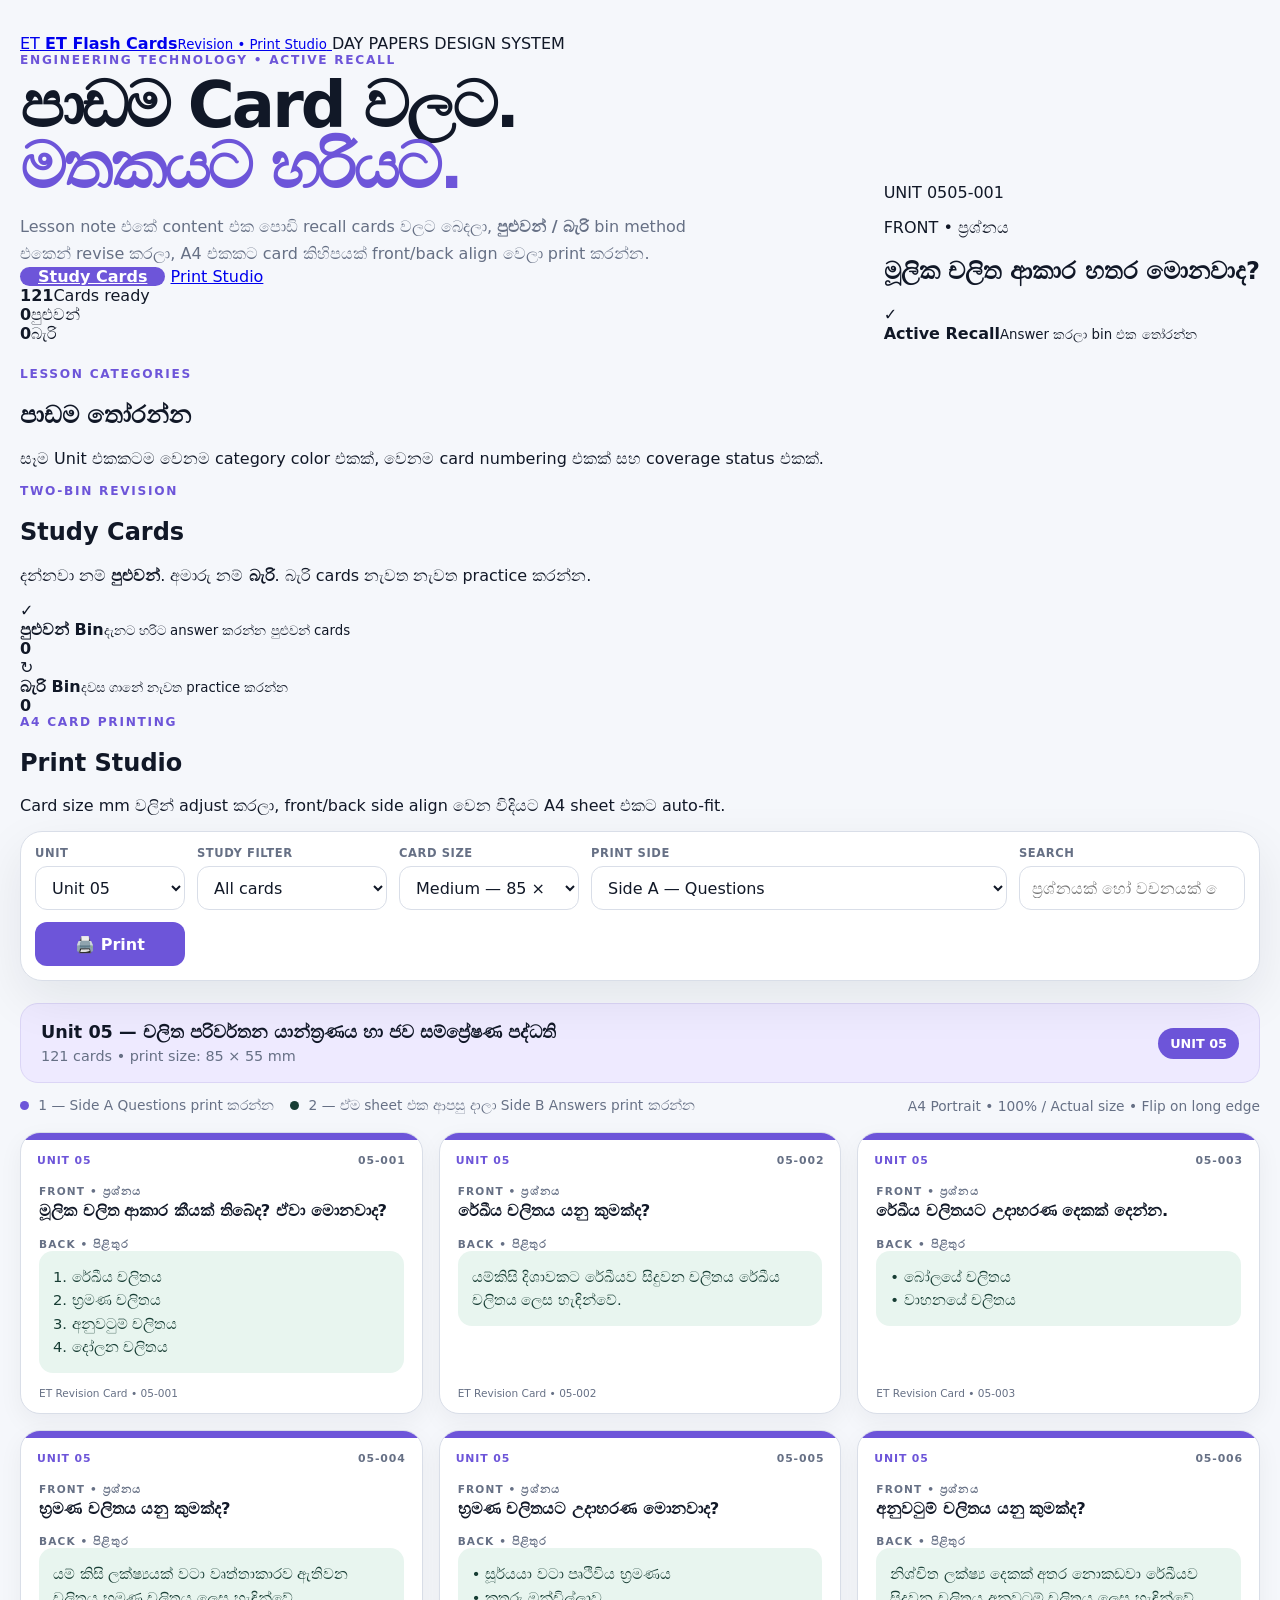
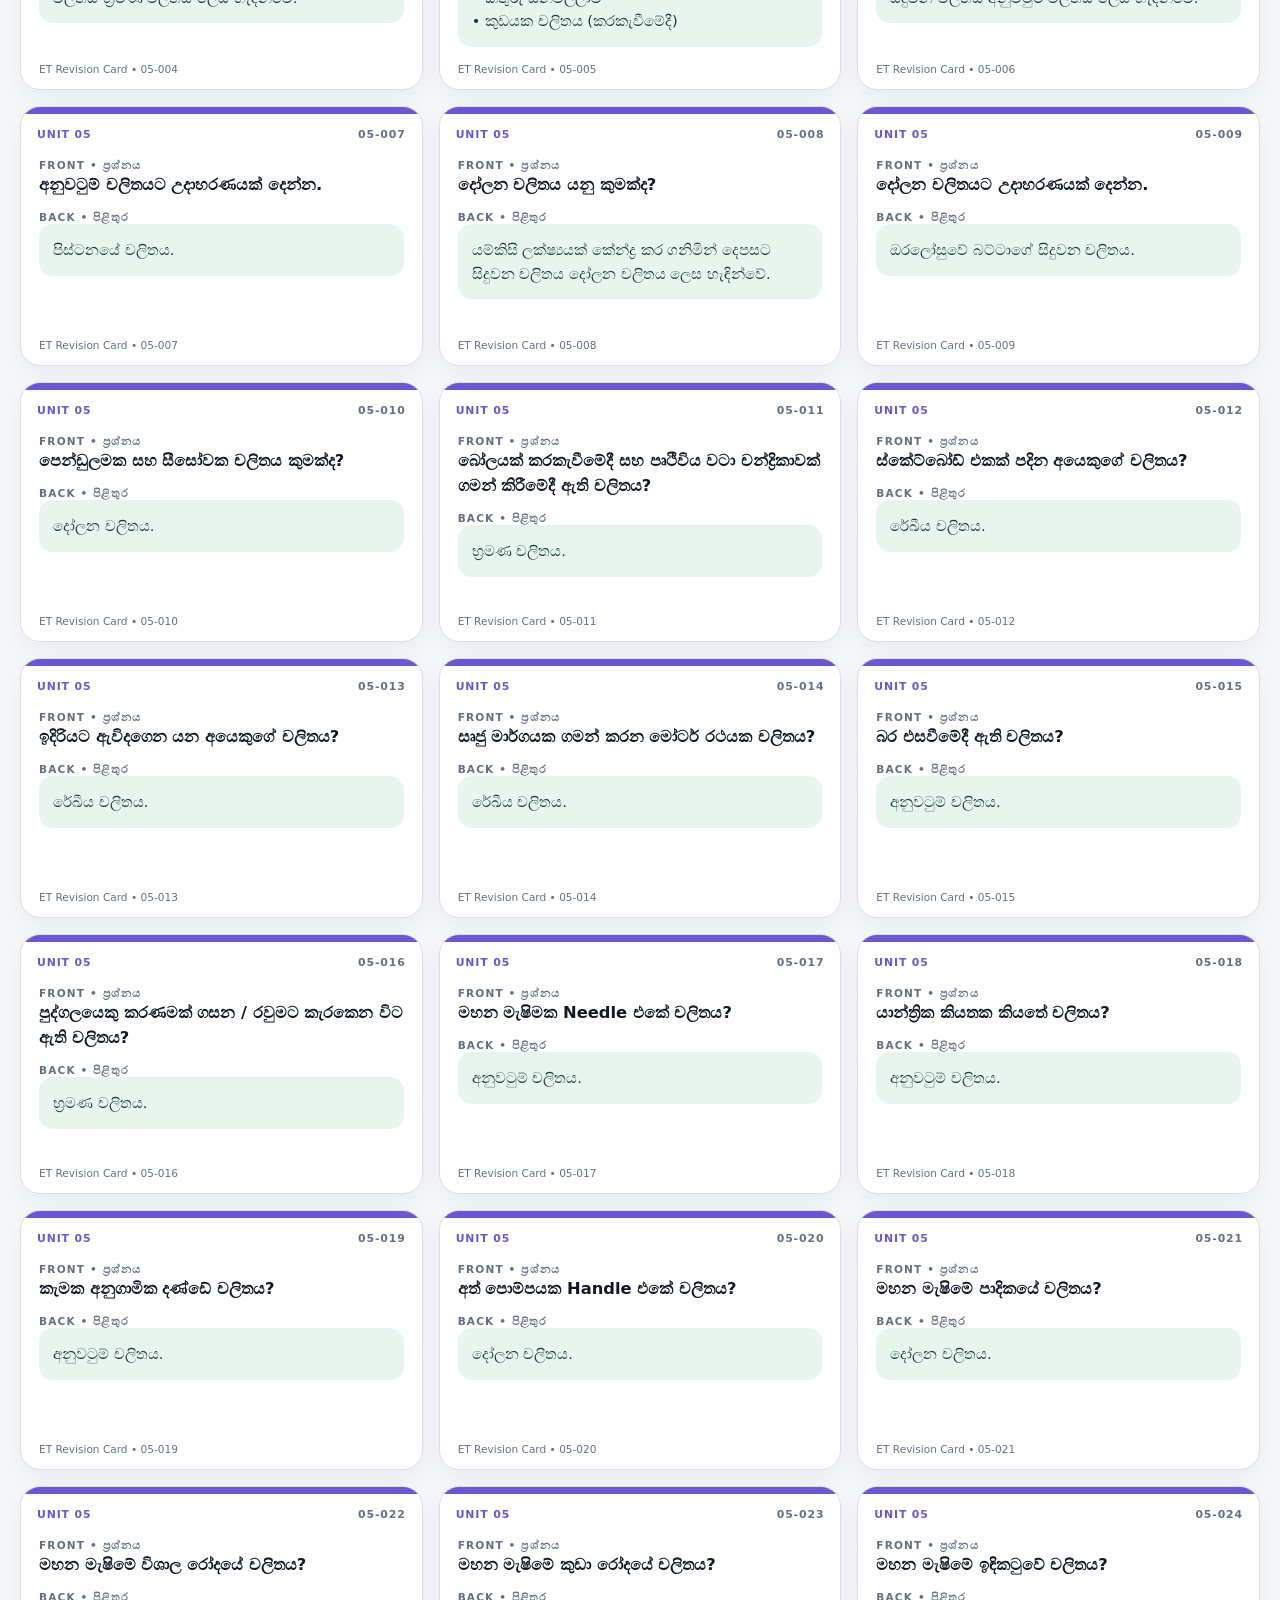
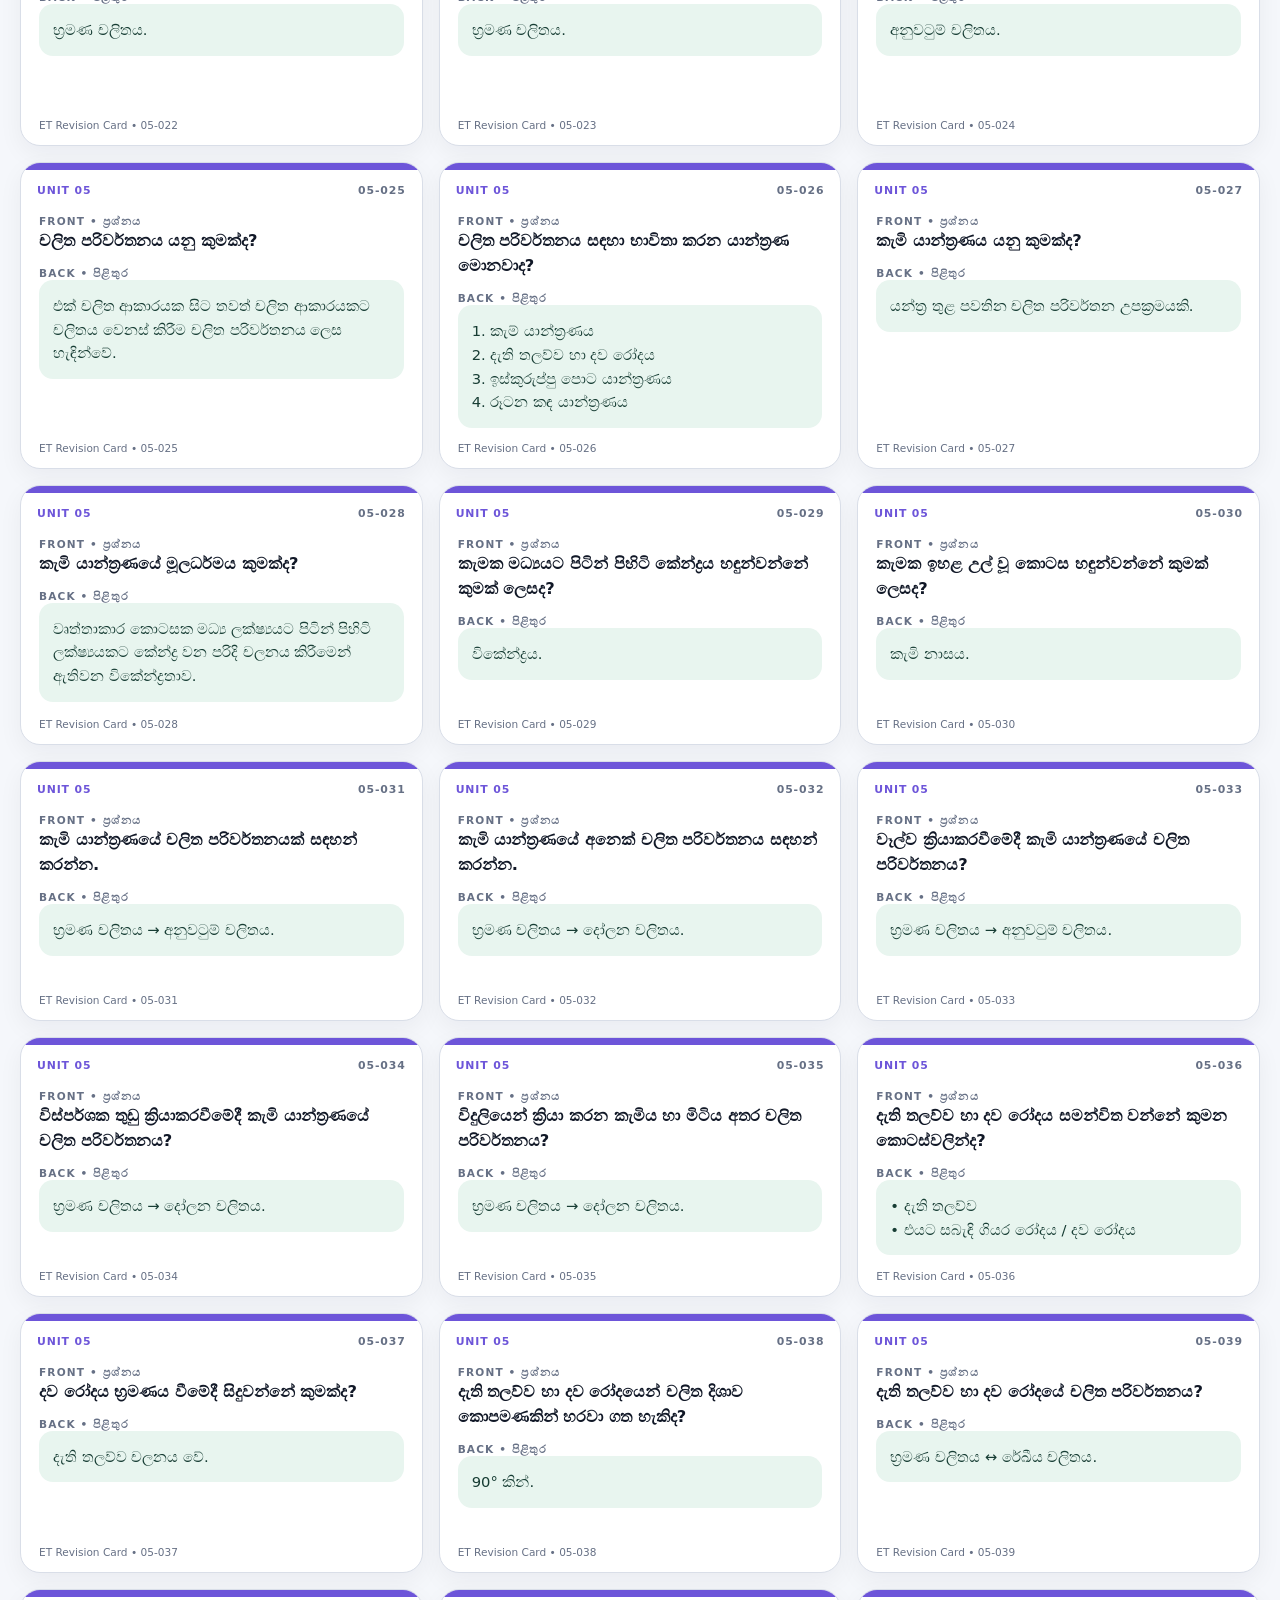
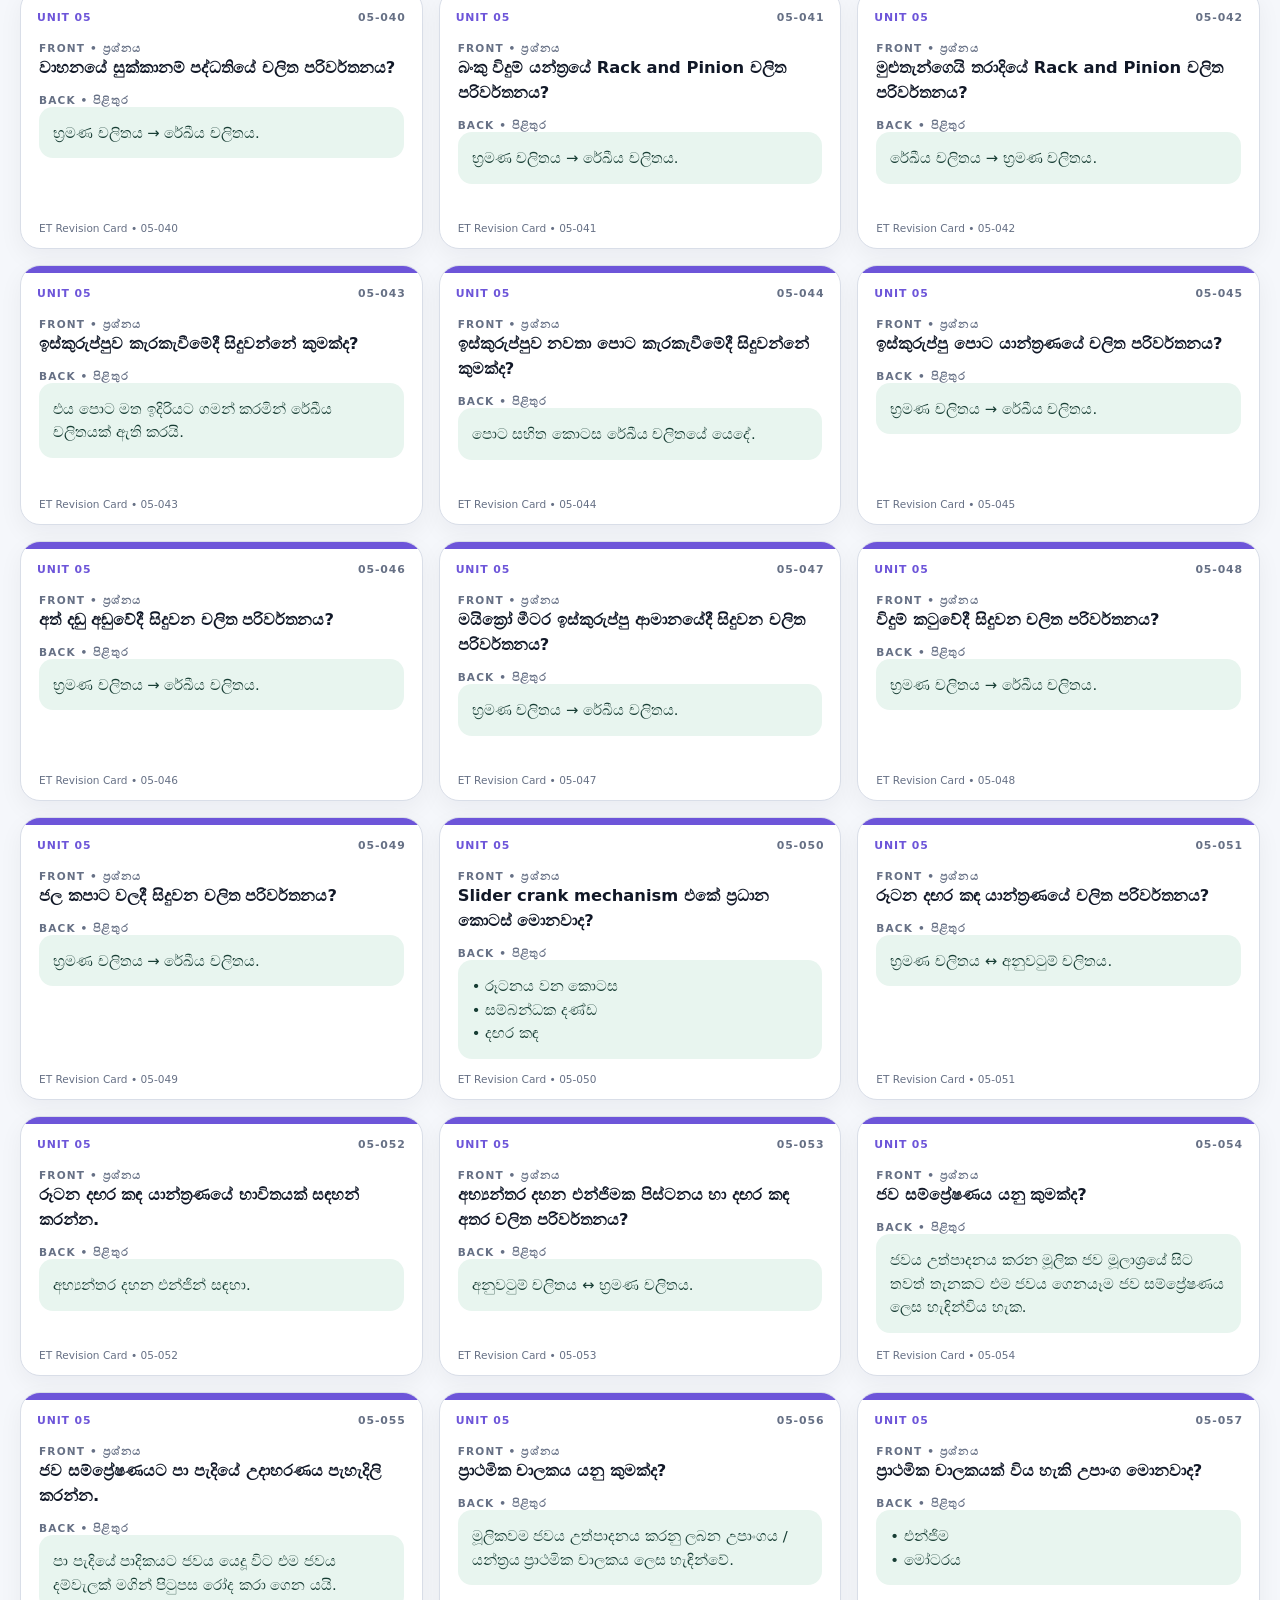
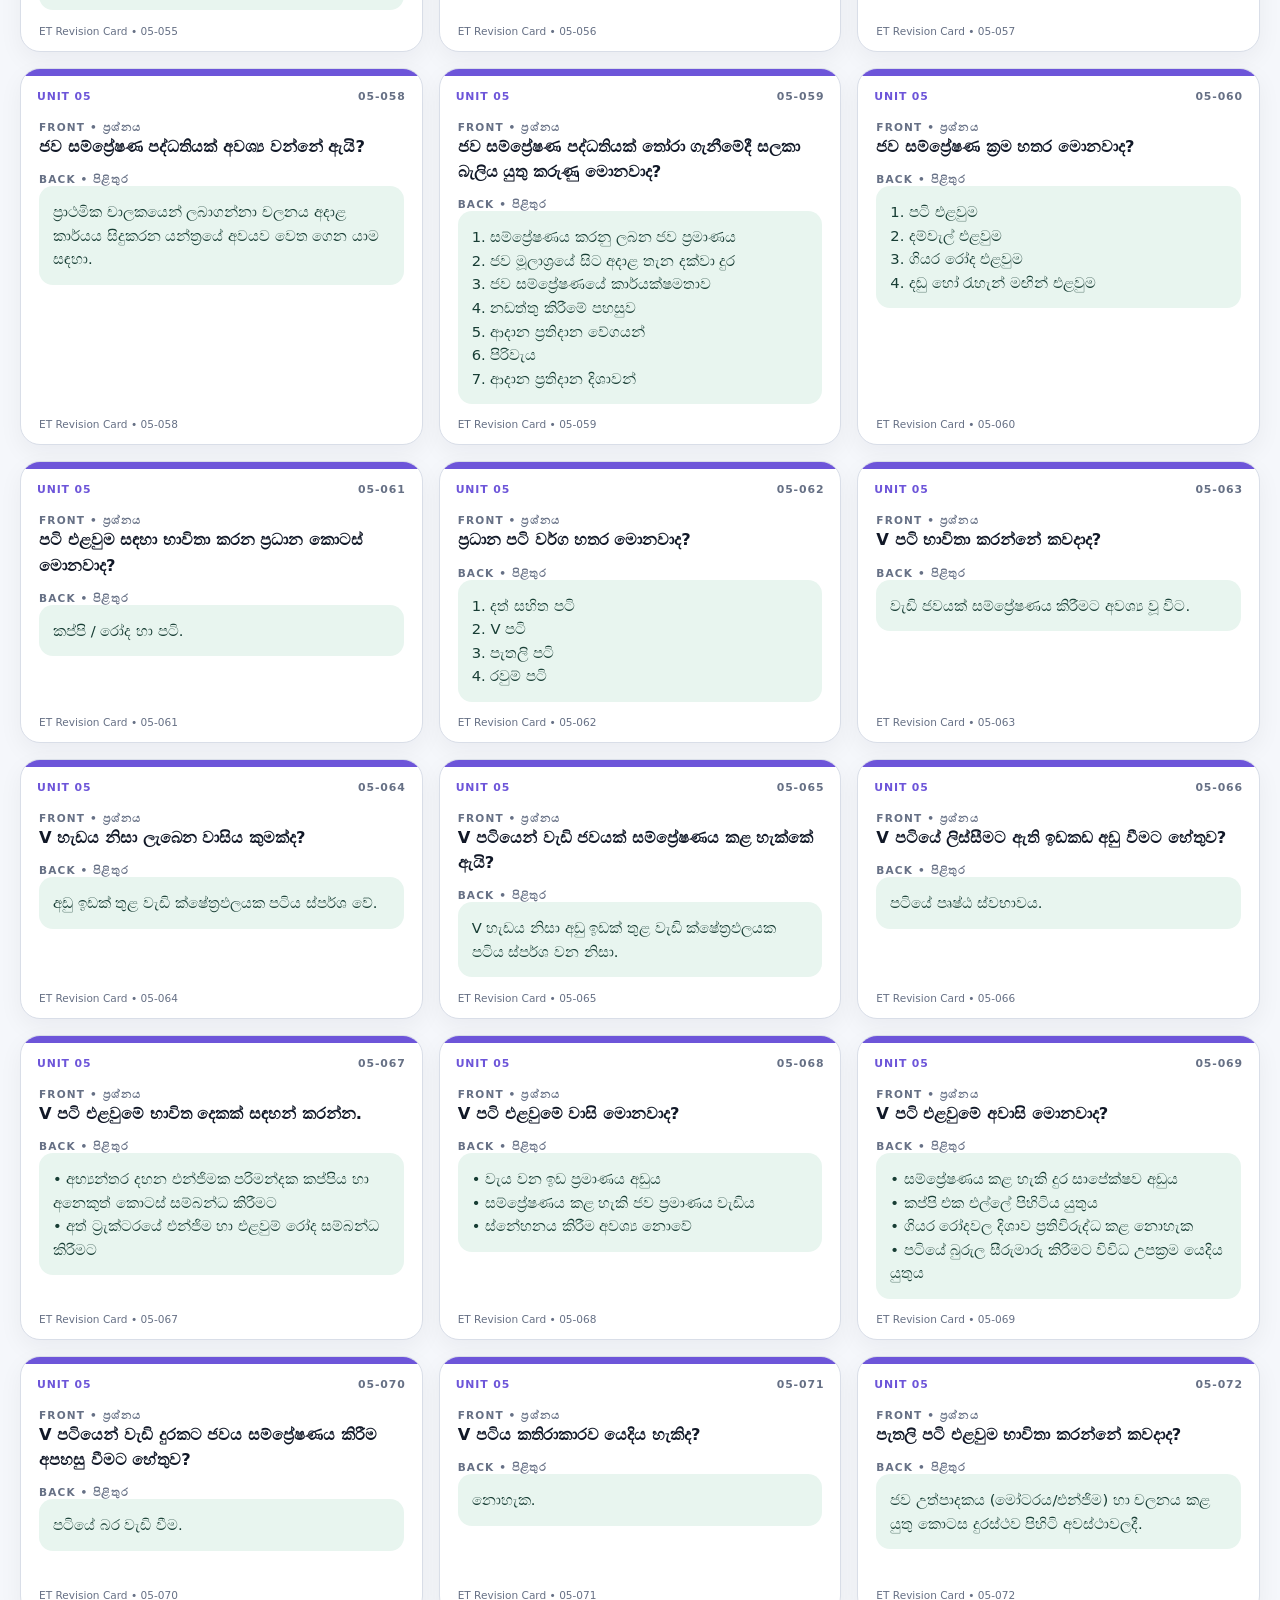
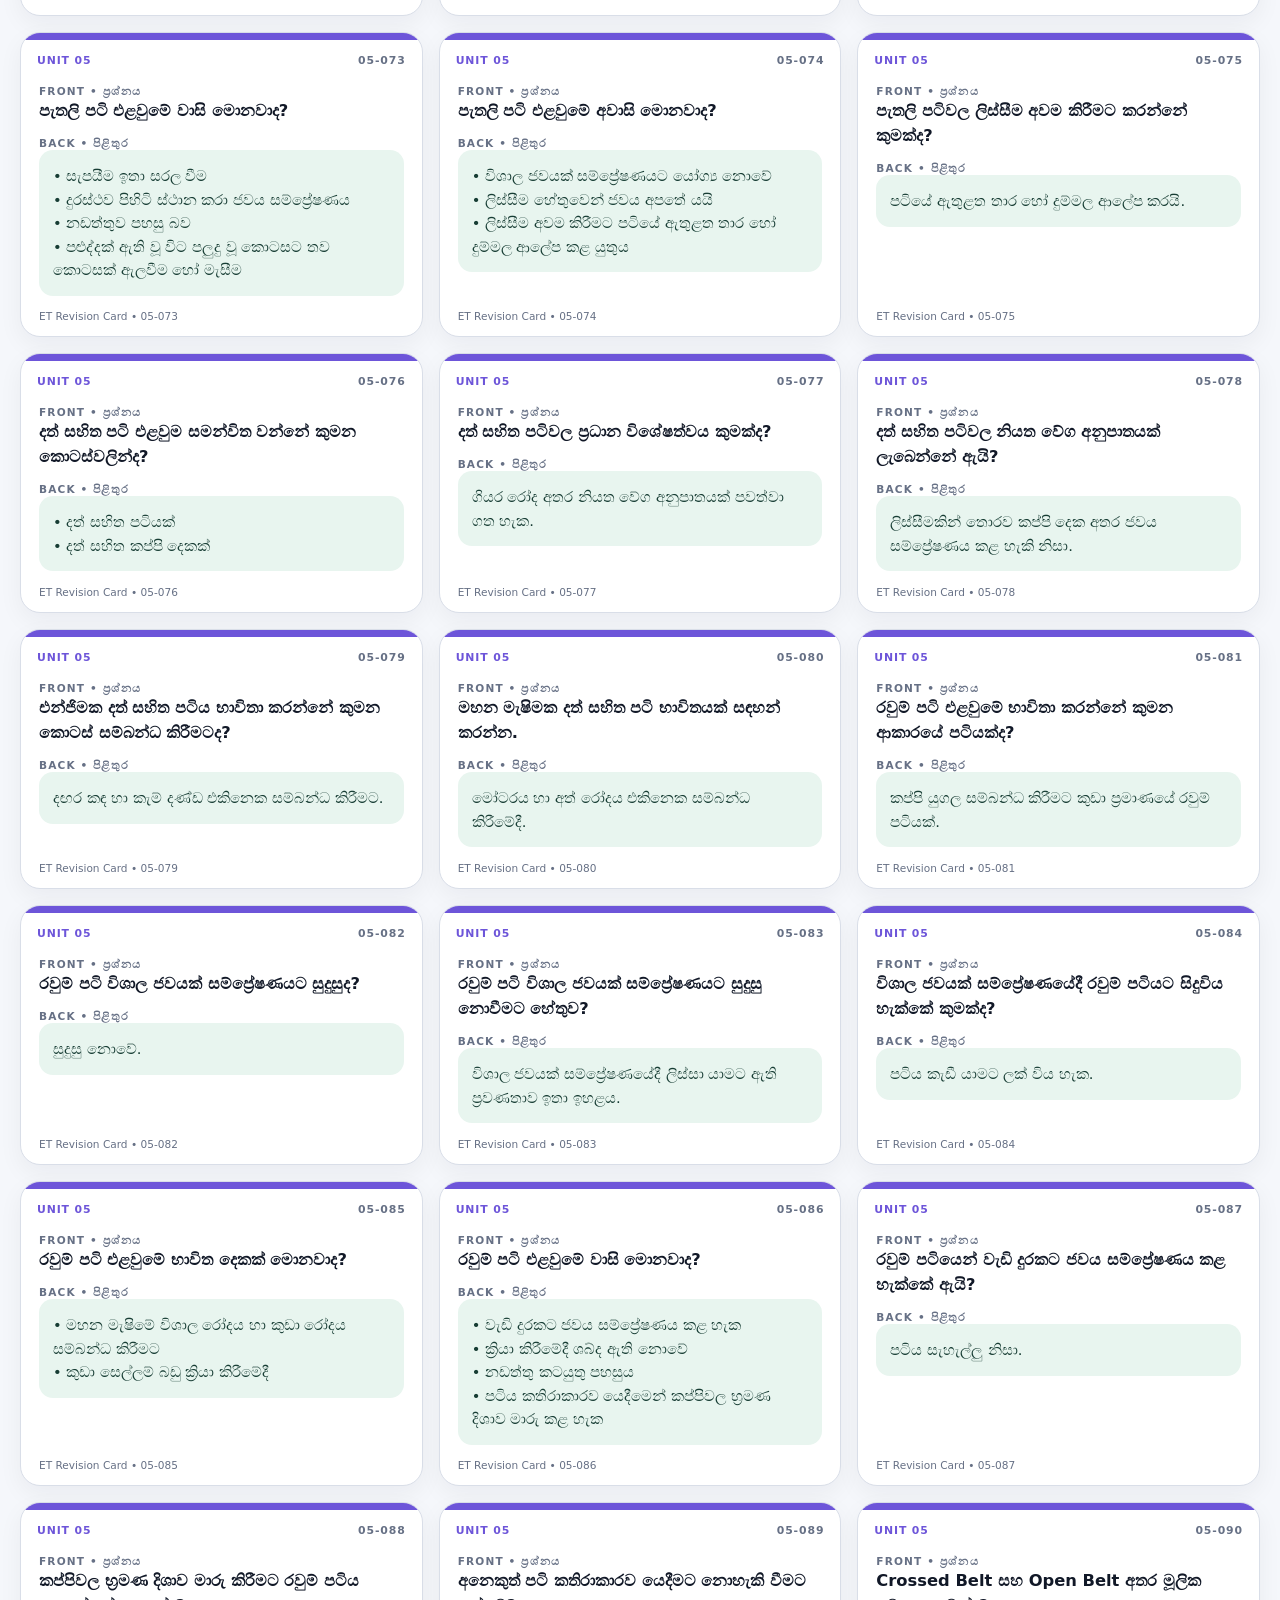
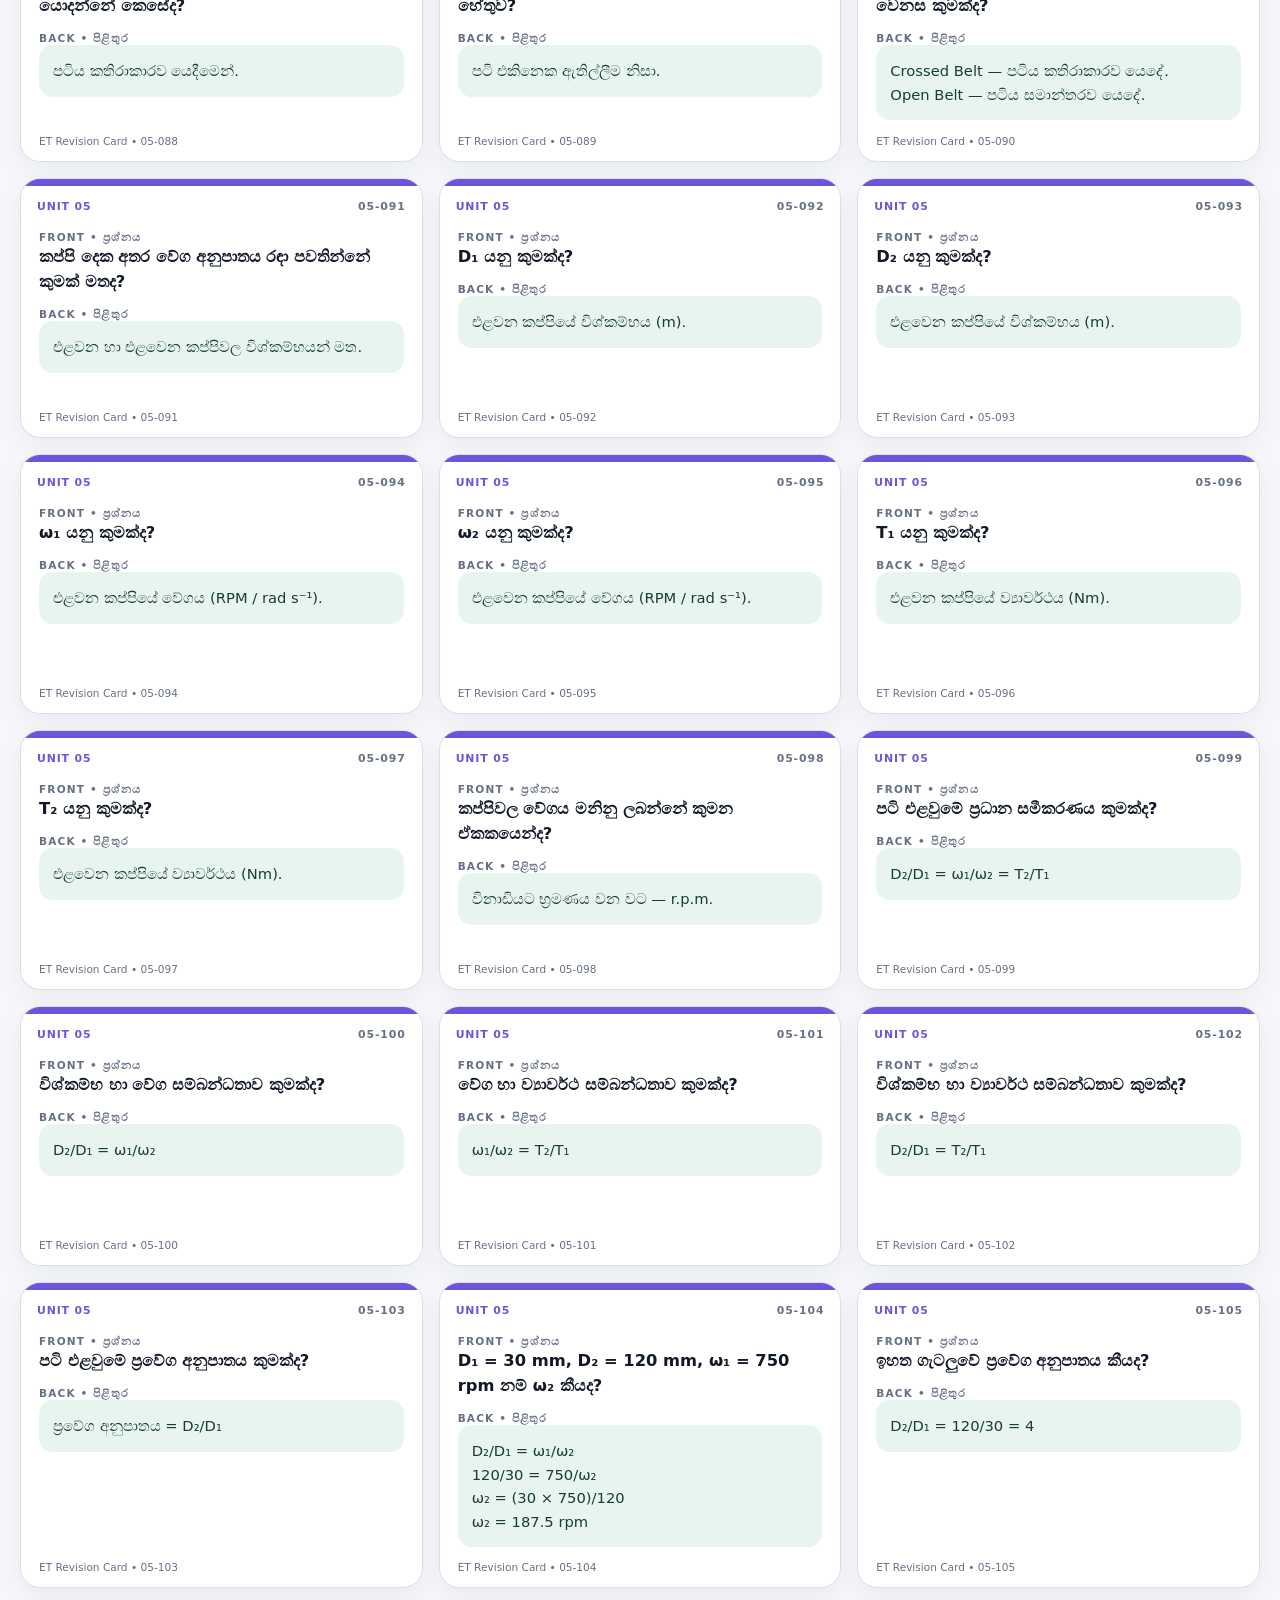
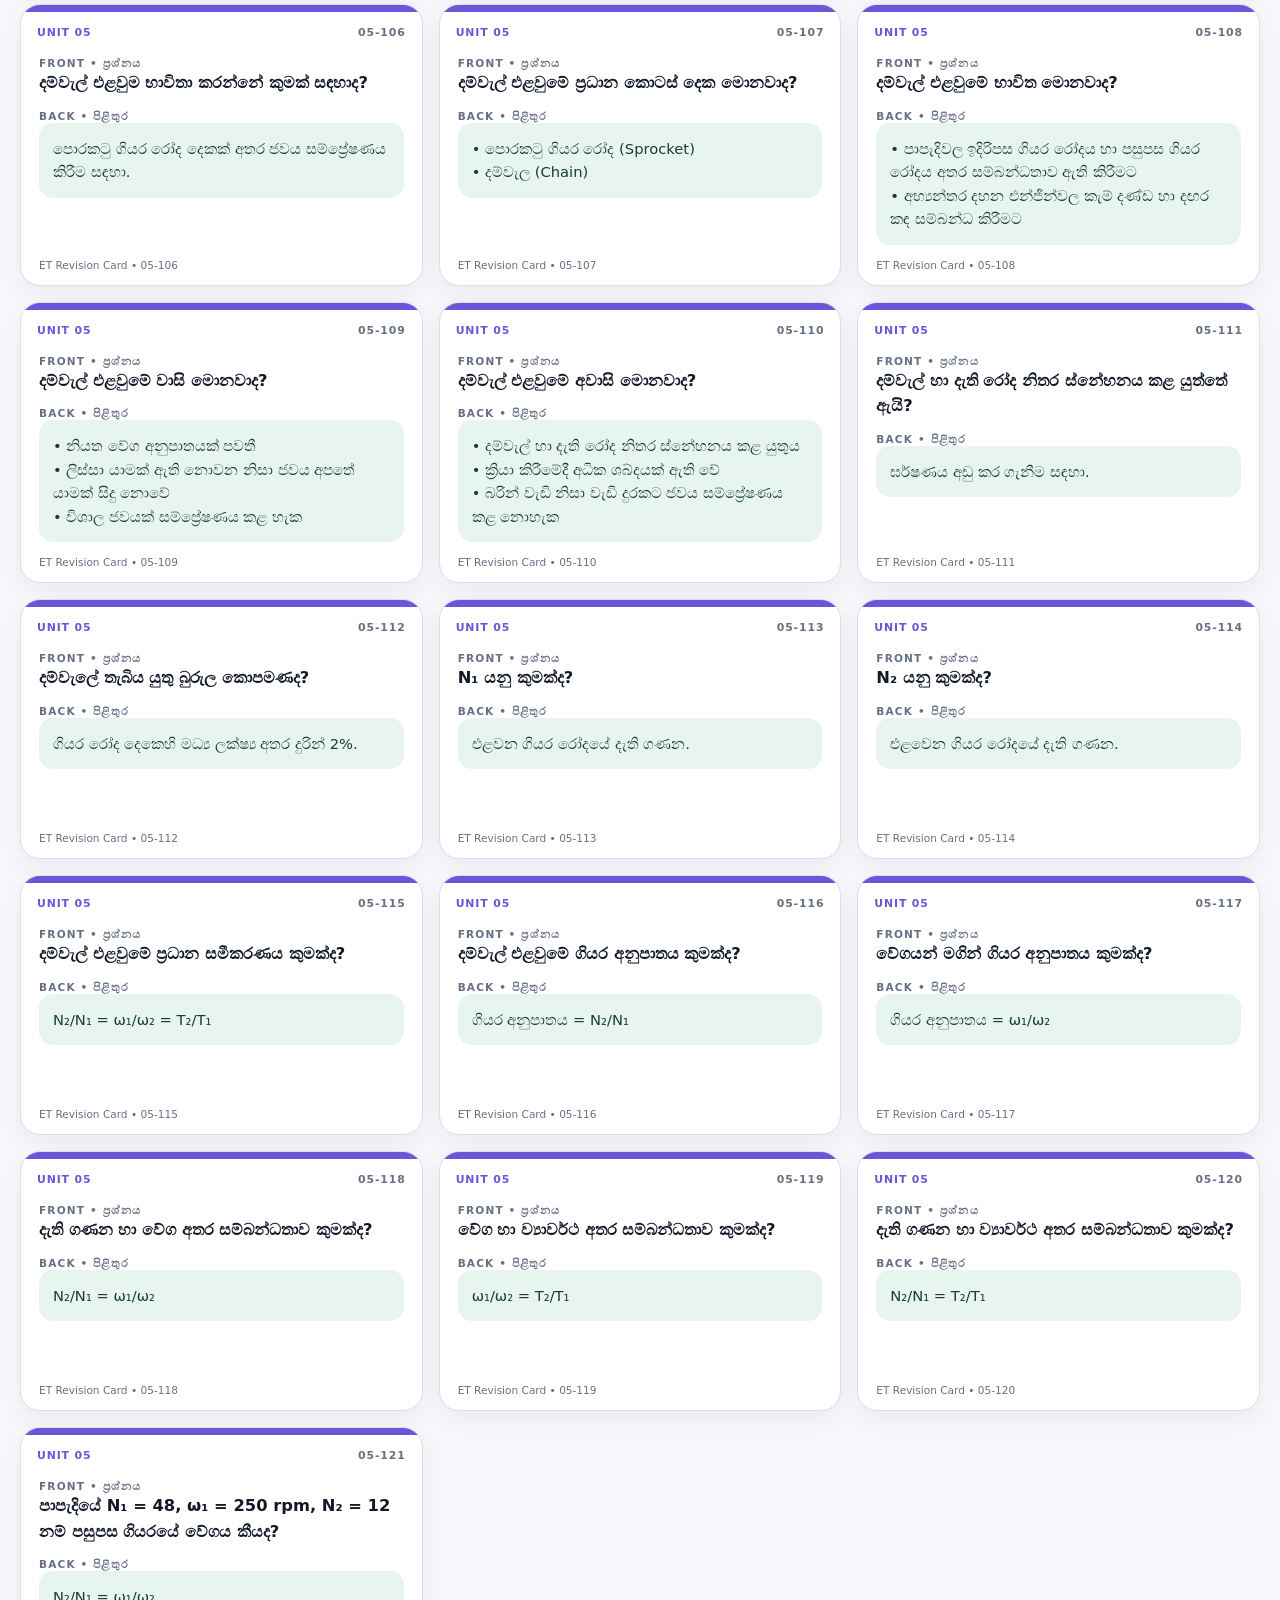
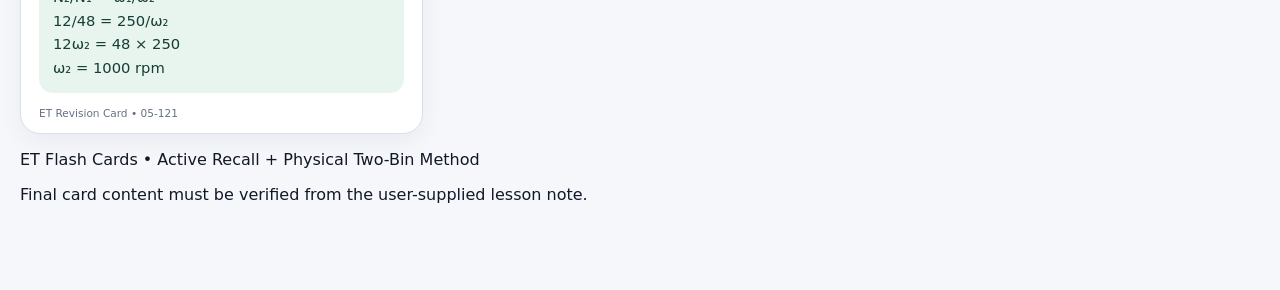
==== commit 80b8de48: "Build premium Day Papers flashcard workspace" ====
--- a/index.html
+++ b/index.html
@@ -3,71 +3,143 @@
 <head>
   <meta charset="utf-8" />
   <meta name="viewport" content="width=device-width, initial-scale=1" />
-  <meta name="color-scheme" content="light dark" />
+  <meta name="color-scheme" content="dark light" />
+  <meta name="theme-color" content="#050d1d" />
   <title>ET Flash Cards — Print Studio</title>
   <link rel="stylesheet" href="styles.css" />
 </head>
 <body data-print-side="both">
   <main class="app-shell">
-    <header class="hero no-print">
-      <div>
-        <p class="eyebrow">ENGINEERING TECHNOLOGY • REVISION CARDS</p>
-        <h1>ET Flash Cards <span>Print Studio</span></h1>
-        <p class="hero-copy">Side A එකට questions, ඒම A4 කොලේ Side B එකට matching answers. Back side එක mirror කරලා print වෙන නිසා cut කළාම එකම ID එකේ question + answer දෙපැත්තට align වේ.</p>
-      </div>
-      <div class="hero-badge" aria-label="Current card count">
-        <strong id="heroCount">0</strong>
-        <span>cards ready</span>
-      </div>
+    <div class="ambient ambient-one no-print"></div>
+    <div class="ambient ambient-two no-print"></div>
+
+    <header class="site-header no-print">
+      <a class="brand" href="#top" aria-label="ET Flash Cards home">
+        <span class="brand-mark">ET</span>
+        <span><strong>ET Flash Cards</strong><small>Revision • Print Studio</small></span>
+      </a>
+      <span class="source-pill">DAY PAPERS DESIGN SYSTEM</span>
     </header>
 
-    <section class="toolbar no-print" aria-label="Flash card controls">
-      <label>
-        <span>Unit</span>
-        <select id="unitSelect"></select>
-      </label>
-      <label>
-        <span>Card size</span>
-        <select id="sizePreset">
-          <option value="small">Small — 70 × 45 mm</option>
-          <option value="medium" selected>Medium — 85 × 55 mm</option>
-          <option value="large">Large — 100 × 65 mm</option>
-          <option value="custom">Custom size</option>
-        </select>
-      </label>
-      <label>
-        <span>Print side</span>
-        <select id="sideSelect">
-          <option value="front">Side A — Questions</option>
-          <option value="back">Side B — Answers (mirrored)</option>
-          <option value="both">Preview — Question + Answer</option>
-        </select>
-      </label>
-      <label class="search-wrap">
-        <span>Search</span>
-        <input id="searchInput" type="search" placeholder="ප්‍රශ්නයක් හෝ වචනයක් සොයන්න…" />
-      </label>
-      <button id="printBtn" class="primary-btn" type="button">🖨️ Print Selected Side</button>
+    <section class="hero no-print" id="top">
+      <div class="hero-copy-wrap">
+        <p class="eyebrow">ENGINEERING TECHNOLOGY • ACTIVE RECALL</p>
+        <h1>පාඩම Card වලට.<span>මතකයට හරියට.</span></h1>
+        <p class="hero-copy">Lesson note එකේ content එක පොඩි recall cards වලට බෙදලා, <strong>පුළුවන් / බැරි</strong> bin method එකෙන් revise කරලා, A4 එකකට card කිහිපයක් front/back align වෙලා print කරන්න.</p>
+        <div class="hero-actions">
+          <a class="primary-btn link-btn" href="#study">Study Cards</a>
+          <a class="secondary-btn link-btn" href="#print-studio">Print Studio</a>
+        </div>
+        <div class="hero-stats" aria-label="Study card summary">
+          <div><strong id="heroCount">0</strong><span>Cards ready</span></div>
+          <div><strong id="knownCount">0</strong><span>පුළුවන්</span></div>
+          <div><strong id="hardCount">0</strong><span>බැරි</span></div>
+        </div>
+      </div>
+
+      <div class="hero-visual" aria-hidden="true">
+        <div class="orbit orbit-one"></div>
+        <div class="orbit orbit-two"></div>
+        <article class="hero-card">
+          <div class="hero-card-top"><span>UNIT 05</span><span>05-001</span></div>
+          <div class="mini-progress"><span style="width:68%"></span></div>
+          <p>FRONT • ප්‍රශ්නය</p>
+          <h2>මූලික චලිත ආකාර හතර මොනවාද?</h2>
+          <div class="hero-card-result"><span>✓</span><div><strong>Active Recall</strong><small>Answer කරලා bin එක තෝරන්න</small></div></div>
+        </article>
+      </div>
     </section>
 
-    <section id="customSize" class="custom-size no-print" hidden>
-      <label><span>Width (mm)</span><input id="cardWidth" type="number" min="55" max="120" step="1" value="85" /></label>
-      <label><span>Height (mm)</span><input id="cardHeight" type="number" min="35" max="90" step="1" value="55" /></label>
-      <p>Size එක වෙනස් කළාම A4 sheet එකට fit වෙන columns/rows browser එකෙන් auto-arrange වෙනවා.</p>
+    <section class="workspace no-print" aria-label="Flash card workspace">
+      <div class="section-heading">
+        <div><p class="eyebrow">LESSON CATEGORIES</p><h2>පාඩම තෝරන්න</h2></div>
+        <p>සෑම Unit එකකටම වෙනම category color එකක්, වෙනම card numbering එකක් සහ coverage status එකක්.</p>
+      </div>
+      <div id="unitNav" class="unit-grid" aria-live="polite"></div>
     </section>
 
-    <section class="unit-summary no-print" id="unitSummary"></section>
+    <section class="workspace no-print" id="study">
+      <div class="section-heading">
+        <div><p class="eyebrow">TWO-BIN REVISION</p><h2>Study Cards</h2></div>
+        <p>දන්නවා නම් <strong>පුළුවන්</strong>. අමාරු නම් <strong>බැරි</strong>. බැරි cards නැවත නැවත practice කරන්න.</p>
+      </div>
 
-    <section class="legend no-print">
-      <div><span class="dot front-dot"></span> Step 1 — Side A Questions print කරන්න</div>
-      <div><span class="dot back-dot"></span> Step 2 — ඒම කොලය ආපසු දාලා Side B Answers print කරන්න</div>
-      <div class="tip">Printer setting: A4 Portrait • Actual size / 100% • Flip on long edge</div>
+      <div class="bin-strip" aria-label="Study bins">
+        <div class="bin-card bin-known"><span class="bin-icon">✓</span><div><strong>පුළුවන් Bin</strong><small>දැනට හරිට answer කරන්න පුළුවන් cards</small></div><b id="knownBinCount">0</b></div>
+        <div class="bin-card bin-hard"><span class="bin-icon">↻</span><div><strong>බැරි Bin</strong><small>දවස ගානේ නැවත practice කරන්න</small></div><b id="hardBinCount">0</b></div>
+      </div>
     </section>
 
-    <section id="cardGrid" class="card-grid" aria-live="polite"></section>
-    <p id="emptyState" class="empty-state no-print" hidden>මෙම search එකට cards හමු නොවීය.</p>
+    <section class="workspace" id="print-studio">
+      <div class="section-heading no-print">
+        <div><p class="eyebrow">A4 CARD PRINTING</p><h2>Print Studio</h2></div>
+        <p>Card size mm වලින් adjust කරලා, front/back side align වෙන විදියට A4 sheet එකට auto-fit.</p>
+      </div>
+
+      <section class="toolbar no-print" aria-label="Flash card controls">
+        <label>
+          <span>Unit</span>
+          <select id="unitSelect"></select>
+        </label>
+        <label>
+          <span>Study filter</span>
+          <select id="studyFilter">
+            <option value="all">All cards</option>
+            <option value="hard">බැරි cards only</option>
+            <option value="known">පුළුවන් cards only</option>
+            <option value="new">Not sorted yet</option>
+          </select>
+        </label>
+        <label>
+          <span>Card size</span>
+          <select id="sizePreset">
+            <option value="small">Small — 70 × 45 mm</option>
+            <option value="medium" selected>Medium — 85 × 55 mm</option>
+            <option value="large">Large — 100 × 65 mm</option>
+            <option value="custom">Custom size</option>
+          </select>
+        </label>
+        <label>
+          <span>Print side</span>
+          <select id="sideSelect">
+            <option value="front">Side A — Questions</option>
+            <option value="back">Side B — Answers (mirrored)</option>
+            <option value="both">Preview — Question + Answer</option>
+          </select>
+        </label>
+        <label class="search-wrap">
+          <span>Search</span>
+          <input id="searchInput" type="search" placeholder="ප්‍රශ්නයක් හෝ වචනයක් සොයන්න…" />
+        </label>
+        <button id="printBtn" class="primary-btn" type="button">🖨️ Print</button>
+      </section>
+
+      <section id="customSize" class="custom-size no-print" hidden>
+        <label><span>Width (mm)</span><input id="cardWidth" type="number" min="55" max="120" step="1" value="85" /></label>
+        <label><span>Height (mm)</span><input id="cardHeight" type="number" min="35" max="90" step="1" value="55" /></label>
+        <div class="sheet-estimate"><span>A4 estimate</span><strong id="sheetEstimate">—</strong><small>cards / sheet</small></div>
+        <p>Size එක වෙනස් කළාම A4 portrait sheet එකට fit වෙන columns/rows auto-arrange වෙනවා.</p>
+      </section>
+
+      <section class="unit-summary no-print" id="unitSummary"></section>
+
+      <section class="legend no-print">
+        <div><span class="dot front-dot"></span> 1 — Side A Questions print කරන්න</div>
+        <div><span class="dot back-dot"></span> 2 — ඒම sheet එක ආපසු දාලා Side B Answers print කරන්න</div>
+        <div class="tip">A4 Portrait • 100% / Actual size • Flip on long edge</div>
+      </section>
+
+      <section id="cardGrid" class="card-grid" aria-live="polite"></section>
+      <p id="emptyState" class="empty-state no-print" hidden>මෙම filter/search එකට cards හමු නොවීය.</p>
+    </section>
+
+    <footer class="site-footer no-print">
+      <p>ET Flash Cards • Active Recall + Physical Two-Bin Method</p>
+      <p>Final card content must be verified from the user-supplied lesson note.</p>
+    </footer>
   </main>
 
   <script src="app.js"></script>
+  <script src="study.js"></script>
 </body>
 </html>
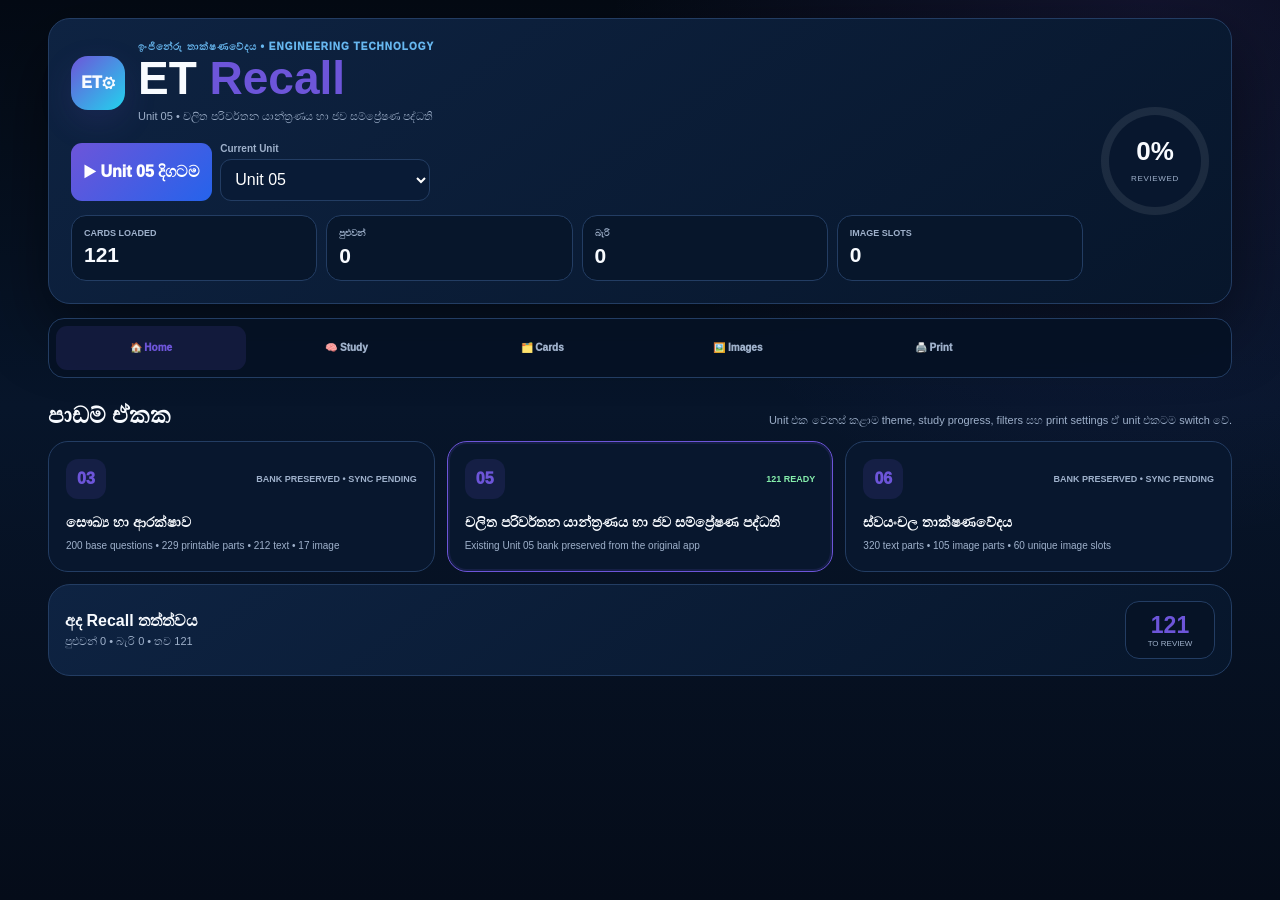
==== commit a3b90f1e: "Switch main page to ET Recall multi-unit reusable shell" ====
--- a/index.html
+++ b/index.html
@@ -1,145 +1,112 @@
 <!doctype html>
 <html lang="si">
 <head>
-  <meta charset="utf-8" />
-  <meta name="viewport" content="width=device-width, initial-scale=1" />
-  <meta name="color-scheme" content="dark light" />
-  <meta name="theme-color" content="#050d1d" />
-  <title>ET Flash Cards — Print Studio</title>
-  <link rel="stylesheet" href="styles.css" />
+  <meta charset="utf-8">
+  <meta name="viewport" content="width=device-width,initial-scale=1">
+  <meta name="color-scheme" content="dark">
+  <meta name="theme-color" content="#07152a">
+  <title>ET Recall — Engineering Technology</title>
+  <link rel="stylesheet" href="recall.css">
 </head>
-<body data-print-side="both">
-  <main class="app-shell">
-    <div class="ambient ambient-one no-print"></div>
-    <div class="ambient ambient-two no-print"></div>
-
-    <header class="site-header no-print">
-      <a class="brand" href="#top" aria-label="ET Flash Cards home">
-        <span class="brand-mark">ET</span>
-        <span><strong>ET Flash Cards</strong><small>Revision • Print Studio</small></span>
-      </a>
-      <span class="source-pill">DAY PAPERS DESIGN SYSTEM</span>
-    </header>
-
-    <section class="hero no-print" id="top">
-      <div class="hero-copy-wrap">
-        <p class="eyebrow">ENGINEERING TECHNOLOGY • ACTIVE RECALL</p>
-        <h1>පාඩම Card වලට.<span>මතකයට හරියට.</span></h1>
-        <p class="hero-copy">Lesson note එකේ content එක පොඩි recall cards වලට බෙදලා, <strong>පුළුවන් / බැරි</strong> bin method එකෙන් revise කරලා, A4 එකකට card කිහිපයක් front/back align වෙලා print කරන්න.</p>
-        <div class="hero-actions">
-          <a class="primary-btn link-btn" href="#study">Study Cards</a>
-          <a class="secondary-btn link-btn" href="#print-studio">Print Studio</a>
-        </div>
-        <div class="hero-stats" aria-label="Study card summary">
-          <div><strong id="heroCount">0</strong><span>Cards ready</span></div>
-          <div><strong id="knownCount">0</strong><span>පුළුවන්</span></div>
-          <div><strong id="hardCount">0</strong><span>බැරි</span></div>
+<body>
+<main class="app">
+  <header class="hero surface no-print">
+    <div>
+      <div class="brand">
+        <div class="logo">ET⚙</div>
+        <div>
+          <div class="eyebrow">ඉංජිනේරු තාක්ෂණවේදය • ENGINEERING TECHNOLOGY</div>
+          <h1 id="heroTitle">ET <span>Recall</span></h1>
+          <p id="heroSub">A/L Engineering Technology revision system</p>
         </div>
       </div>
+      <div style="display:flex;gap:8px;flex-wrap:wrap;margin-top:17px">
+        <button class="btn primary" id="continueBtn">▶ දිගටම</button>
+        <label class="field" style="min-width:210px"><span>Current Unit</span><select id="unitPicker"><option value="03">Unit 03</option><option value="05" selected>Unit 05</option><option value="06">Unit 06</option></select></label>
+      </div>
+      <div class="stats">
+        <div class="stat"><span>CARDS LOADED</span><strong id="statCards">0</strong></div>
+        <div class="stat"><span>පුළුවන්</span><strong id="statGood">0</strong></div>
+        <div class="stat"><span>බැරි</span><strong id="statHard">0</strong></div>
+        <div class="stat"><span>IMAGE SLOTS</span><strong id="statImages">0</strong></div>
+      </div>
+    </div>
+    <div class="orb" id="orb" style="--p:0"><div><div><strong id="orbPct">0%</strong><span>REVIEWED</span></div></div></div>
+  </header>
 
-      <div class="hero-visual" aria-hidden="true">
-        <div class="orbit orbit-one"></div>
-        <div class="orbit orbit-two"></div>
-        <article class="hero-card">
-          <div class="hero-card-top"><span>UNIT 05</span><span>05-001</span></div>
-          <div class="mini-progress"><span style="width:68%"></span></div>
-          <p>FRONT • ප්‍රශ්නය</p>
-          <h2>මූලික චලිත ආකාර හතර මොනවාද?</h2>
-          <div class="hero-card-result"><span>✓</span><div><strong>Active Recall</strong><small>Answer කරලා bin එක තෝරන්න</small></div></div>
-        </article>
-      </div>
-    </section>
+  <nav class="tabs no-print" aria-label="ET Recall navigation">
+    <button class="tab active" data-view="home">🏠 Home</button>
+    <button class="tab" data-view="study">🧠 Study</button>
+    <button class="tab" data-view="browse">🗂️ Cards</button>
+    <button class="tab" data-view="images">🖼️ Images</button>
+    <button class="tab" data-view="print">🖨️ Print</button>
+  </nav>
 
-    <section class="workspace no-print" aria-label="Flash card workspace">
-      <div class="section-heading">
-        <div><p class="eyebrow">LESSON CATEGORIES</p><h2>පාඩම තෝරන්න</h2></div>
-        <p>සෑම Unit එකකටම වෙනම category color එකක්, වෙනම card numbering එකක් සහ coverage status එකක්.</p>
-      </div>
-      <div id="unitNav" class="unit-grid" aria-live="polite"></div>
-    </section>
+  <section class="view" id="homeView">
+    <div class="section-head"><div><h2>පාඩම් ඒකක</h2></div><p>Unit එක වෙනස් කළාම theme, study progress, filters සහ print settings ඒ unit එකටම switch වේ.</p></div>
+    <div class="unit-grid" id="unitGrid"></div>
+    <div class="today surface"><div><h3>අද Recall තත්ත්වය</h3><p id="todayText"></p></div><div class="today-count"><strong id="todayCount">0</strong><span>TO REVIEW</span></div></div>
+  </section>
 
-    <section class="workspace no-print" id="study">
-      <div class="section-heading">
-        <div><p class="eyebrow">TWO-BIN REVISION</p><h2>Study Cards</h2></div>
-        <p>දන්නවා නම් <strong>පුළුවන්</strong>. අමාරු නම් <strong>බැරි</strong>. බැරි cards නැවත නැවත practice කරන්න.</p>
-      </div>
+  <section class="view" id="studyView" hidden>
+    <div class="section-head"><div><h2>🧠 Recall Study</h2></div><p>Front එකෙන් උත්තරය මතක් කරලා card එක flip කරන්න. පසුව පුළුවන් / බැරි ලෙස වෙන් කරන්න.</p></div>
+    <div class="bank-warning" id="studyWarning" hidden></div>
+    <div class="focus-wrap" id="focusStage">
+      <div style="display:flex;justify-content:space-between;gap:8px;align-items:center;margin-bottom:8px"><button class="btn ghost" id="prevStudy">‹ Previous</button><span id="studyPos" style="font-size:11px;color:var(--muted);font-weight:900"></span><button class="btn ghost" id="nextStudy">Next ›</button></div>
+      <article class="focus-card" id="focusCard">
+        <div class="flip-inner">
+          <div class="face front"><div class="face-kicker">ප්‍රශ්නය • QUESTION</div><div id="focusImage" class="image-preview"></div><div class="focus-text focus-question" id="focusQ"></div><div class="focus-id" id="focusQId"></div></div>
+          <div class="face back"><div class="face-kicker">පිළිතුර • ANSWER</div><div class="focus-text focus-answer" id="focusA"></div><div class="focus-id" id="focusAId"></div></div>
+        </div>
+      </article>
+      <div class="study-actions"><button class="btn hard" id="hardBtn">✕ බැරි</button><button class="btn primary" id="flipBtn">↻ Flip Card</button><button class="btn ok" id="goodBtn">✓ පුළුවන්</button></div>
+    </div>
+  </section>
 
-      <div class="bin-strip" aria-label="Study bins">
-        <div class="bin-card bin-known"><span class="bin-icon">✓</span><div><strong>පුළුවන් Bin</strong><small>දැනට හරිට answer කරන්න පුළුවන් cards</small></div><b id="knownBinCount">0</b></div>
-        <div class="bin-card bin-hard"><span class="bin-icon">↻</span><div><strong>බැරි Bin</strong><small>දවස ගානේ නැවත practice කරන්න</small></div><b id="hardBinCount">0</b></div>
-      </div>
-    </section>
+  <section class="view" id="browseView" hidden>
+    <div class="section-head"><div><h2>🗂️ Card Bank</h2><div id="browseCount" style="color:var(--muted);font-size:10px;margin-top:4px"></div></div><p>Question, answer, ID, section, status සහ card type අනුව filter කරන්න.</p></div>
+    <div class="toolbar no-print">
+      <label class="field"><span>Search</span><input class="input" id="browseSearch" placeholder="ප්‍රශ්නය / පිළිතුර / ID"></label>
+      <label class="field"><span>Section</span><select id="browseSection"><option value="">සියලුම කොටස්</option></select></label>
+      <label class="field"><span>Status</span><select id="browseStatus"><option value="">All status</option><option value="good">පුළුවන්</option><option value="hard">බැරි</option></select></label>
+      <label class="field"><span>Type</span><select id="browseKind"><option value="">All cards</option><option value="text">Text</option><option value="image">Image</option></select></label>
+    </div>
+    <div class="browse-grid" id="browseGrid"></div>
+  </section>
 
-    <section class="workspace" id="print-studio">
-      <div class="section-heading no-print">
-        <div><p class="eyebrow">A4 CARD PRINTING</p><h2>Print Studio</h2></div>
-        <p>Card size mm වලින් adjust කරලා, front/back side align වෙන විදියට A4 sheet එකට auto-fit.</p>
-      </div>
+  <section class="view" id="imagesView" hidden>
+    <div class="section-head"><div><h2>🖼️ Image Card Manager</h2><div id="imageProgress" style="color:var(--muted);font-size:10px;margin-top:4px">Images: 0 / 0</div></div><p>Image card එකකට image එකක් upload කරලා browser එක තුළම save කරගන්න. Print editor එකෙන් crop/zoom/position වෙනස් කළ හැක.</p></div>
+    <div class="toolbar no-print">
+      <label class="field"><span>Search</span><input class="input" id="imageSearch" placeholder="Card ID / question"></label>
+      <label class="field"><span>Section</span><select id="imageSection"><option value="">සියලුම Image sections</option></select></label>
+      <label class="field"><span>Image state</span><select id="imageState"><option value="">All</option><option value="missing">Image නැති</option><option value="added">Image දාපු</option></select></label>
+    </div>
+    <div class="image-grid" id="imageGrid"></div>
+  </section>
 
-      <section class="toolbar no-print" aria-label="Flash card controls">
-        <label>
-          <span>Unit</span>
-          <select id="unitSelect"></select>
-        </label>
-        <label>
-          <span>Study filter</span>
-          <select id="studyFilter">
-            <option value="all">All cards</option>
-            <option value="hard">බැරි cards only</option>
-            <option value="known">පුළුවන් cards only</option>
-            <option value="new">Not sorted yet</option>
-          </select>
-        </label>
-        <label>
-          <span>Card size</span>
-          <select id="sizePreset">
-            <option value="small">Small — 70 × 45 mm</option>
-            <option value="medium" selected>Medium — 85 × 55 mm</option>
-            <option value="large">Large — 100 × 65 mm</option>
-            <option value="custom">Custom size</option>
-          </select>
-        </label>
-        <label>
-          <span>Print side</span>
-          <select id="sideSelect">
-            <option value="front">Side A — Questions</option>
-            <option value="back">Side B — Answers (mirrored)</option>
-            <option value="both">Preview — Question + Answer</option>
-          </select>
-        </label>
-        <label class="search-wrap">
-          <span>Search</span>
-          <input id="searchInput" type="search" placeholder="ප්‍රශ්නයක් හෝ වචනයක් සොයන්න…" />
-        </label>
-        <button id="printBtn" class="primary-btn" type="button">🖨️ Print</button>
-      </section>
-
-      <section id="customSize" class="custom-size no-print" hidden>
-        <label><span>Width (mm)</span><input id="cardWidth" type="number" min="55" max="120" step="1" value="85" /></label>
-        <label><span>Height (mm)</span><input id="cardHeight" type="number" min="35" max="90" step="1" value="55" /></label>
-        <div class="sheet-estimate"><span>A4 estimate</span><strong id="sheetEstimate">—</strong><small>cards / sheet</small></div>
-        <p>Size එක වෙනස් කළාම A4 portrait sheet එකට fit වෙන columns/rows auto-arrange වෙනවා.</p>
-      </section>
-
-      <section class="unit-summary no-print" id="unitSummary"></section>
-
-      <section class="legend no-print">
-        <div><span class="dot front-dot"></span> 1 — Side A Questions print කරන්න</div>
-        <div><span class="dot back-dot"></span> 2 — ඒම sheet එක ආපසු දාලා Side B Answers print කරන්න</div>
-        <div class="tip">A4 Portrait • 100% / Actual size • Flip on long edge</div>
-      </section>
-
-      <section id="cardGrid" class="card-grid" aria-live="polite"></section>
-      <p id="emptyState" class="empty-state no-print" hidden>මෙම filter/search එකට cards හමු නොවීය.</p>
-    </section>
-
-    <footer class="site-footer no-print">
-      <p>ET Flash Cards • Active Recall + Physical Two-Bin Method</p>
-      <p>Final card content must be verified from the user-supplied lesson note.</p>
-    </footer>
-  </main>
-
-  <script src="app.js"></script>
-  <script src="study.js"></script>
+  <section class="view" id="printView" hidden>
+    <div class="section-head no-print"><div><h2>🖨️ A4 Print Studio</h2></div><p>A/B duplex alignment සඳහා answer side එක row-by-row mirror වේ. Print: A4 Portrait • Actual size / 100%.</p></div>
+    <div class="print-shell">
+      <aside class="controls no-print">
+        <h3>Print Controls</h3>
+        <label class="field"><span>Print set</span><select id="printSet"><option value="text">Text cards only</option><option value="image">Image cards only</option><option value="all">All cards</option></select></label>
+        <label class="field"><span>Section</span><select id="printSection"><option value="">සියලුම කොටස්</option></select></label>
+        <label class="field"><span>Side</span><select id="printSide"><option value="q">A — Questions</option><option value="a">B — Answers (mirrored)</option><option value="both">A + B Preview</option></select></label>
+        <div class="control-group"><div class="control-title">Global print text</div><div class="range-row"><span>Scale</span><input id="printScale" type="range" min="65" max="135" value="100"><output id="printScaleOut">100%</output></div><label class="check-row"><input id="autoFit" type="checkbox" checked> Auto-fit — text clipping නොවෙන්න</label></div>
+        <div class="control-group" id="individualEditor"><div class="control-title">Selected card — separate Q / A size</div><label class="field"><span>Card</span><select id="editCard"></select></label><div class="range-row"><span>Question</span><input id="qSize" type="range" min="55" max="150" value="100"><output id="qSizeOut">100%</output></div><div class="range-row"><span>Answer</span><input id="aSize" type="range" min="55" max="150" value="100"><output id="aSizeOut">100%</output></div><button class="btn ghost" id="resetSizes" style="width:100%">Reset Q/A sizes</button></div>
+        <div class="control-group image-editor" id="imageEditor" hidden><div class="control-title">Selected image print editor</div><label class="field"><span>Fit</span><select id="imgFit"><option value="contain">Contain</option><option value="cover">Cover</option><option value="fill">Fill</option></select></label><div class="range-row"><span>Zoom</span><input id="imgZoom" type="range" min="60" max="180" value="100"><output id="imgZoomOut">100%</output></div><div class="range-row"><span>X</span><input id="imgX" type="range" min="-60" max="60" value="0"><output id="imgXOut">0%</output></div><div class="range-row"><span>Y</span><input id="imgY" type="range" min="-60" max="60" value="0"><output id="imgYOut">0%</output></div><div class="range-row"><span>Image H</span><input id="imgH" type="range" min="30" max="96" value="78"><output id="imgHOut">78mm</output></div><label class="check-row"><input id="imgBorder" type="checkbox" checked> Image border</label><button class="btn ghost" id="resetImageEdit" style="width:100%;margin-top:8px">Reset image edit</button></div>
+        <button class="btn primary" id="printBtn" style="width:100%;margin-top:12px">🖨️ Print selected set</button>
+        <div class="summary" id="printSummary"></div>
+        <div class="hint">Text cards: 15 / A4 (3×5). Image mode: 6 / A4 (3×2). Individual Q/A size settings and image edits are saved locally.</div>
+      </aside>
+      <main class="a4wrap">
+        <div class="preview-dock no-print"><div class="pair-preview" id="pairPreview"></div></div>
+        <div class="pagebar no-print"><span id="pageLabel">Page 1 / 1</span><span><button class="btn ghost" id="prevPage">‹</button> <button class="btn ghost" id="nextPage">›</button></span></div>
+        <div class="a4-preview" id="preview"></div>
+      </main>
+    </div>
+  </section>
+</main>
+<script src="recall.js"></script>
 </body>
 </html>
--- a/recall.css
+++ b/recall.css
@@ -0,0 +1,5 @@
+:root{--bg:#050b16;--panel:#08172e;--panel2:#0b1d39;--line:#233d63;--text:#f8fbff;--muted:#9fb1cb;--unit:#8b5cf6;--unit-soft:#8b5cf622;--ok:#22c55e;--hard:#ef4444;--card-w:63mm;--card-h:53mm}
+*{box-sizing:border-box}html{background:var(--bg);color-scheme:dark}body{margin:0;min-height:100vh;background:radial-gradient(circle at 90% 0,var(--unit-soft),transparent 34rem),linear-gradient(180deg,#040a14,#07152a 45%,#050c19);color:var(--text);font-family:Inter,"Segoe UI","Noto Sans Sinhala",Arial,sans-serif}button,input,select{font:inherit}button{cursor:pointer}.app{max-width:1220px;margin:auto;padding:18px}.surface{border:1px solid var(--line);background:linear-gradient(145deg,#0e2342,#07162b);border-radius:22px}.hero{padding:22px;display:grid;grid-template-columns:minmax(0,1fr) auto;gap:18px;align-items:center;box-shadow:0 24px 70px #0007}.brand{display:flex;gap:13px;align-items:center}.logo{width:54px;height:54px;border-radius:17px;display:grid;place-items:center;background:linear-gradient(135deg,var(--unit),#22d3ee);font-weight:1000;box-shadow:0 12px 34px var(--unit-soft)}.eyebrow{font-size:10px;letter-spacing:.1em;font-weight:950;color:#67b7ef}.hero h1{margin:2px 0 0;font-size:clamp(28px,4vw,46px);line-height:1}.hero h1 span{color:var(--unit)}.hero p{margin:7px 0 0;color:var(--muted);font-size:11px;line-height:1.6}.orb{width:108px;height:108px;border-radius:50%;padding:8px;background:conic-gradient(var(--unit) calc(var(--p,0)*1%),#ffffff15 0)}.orb>div{width:100%;height:100%;border-radius:50%;display:grid;place-items:center;text-align:center;background:#08172e}.orb strong{display:block;font-size:26px}.orb span{font-size:8px;color:var(--muted);letter-spacing:.08em}.stats{display:grid;grid-template-columns:repeat(4,minmax(0,1fr));gap:9px;margin-top:14px}.stat{border:1px solid var(--line);border-radius:15px;padding:12px;background:#07162b}.stat span{display:block;color:var(--muted);font-size:9px;font-weight:850}.stat strong{display:block;font-size:21px;margin-top:5px}.tabs{position:sticky;top:7px;z-index:30;display:grid;grid-template-columns:repeat(6,minmax(0,1fr));gap:6px;padding:7px;margin:14px 0;background:#061225e8;backdrop-filter:blur(14px);border:1px solid var(--line);border-radius:16px}.tab{min-height:44px;border:0;border-radius:11px;background:transparent;color:var(--muted);font-size:10px;font-weight:950}.tab.active{background:var(--unit-soft);color:var(--unit)}.view[hidden]{display:none!important}.section-head{display:flex;justify-content:space-between;gap:16px;align-items:end;margin:24px 0 12px}.section-head h2{margin:0;font-size:23px}.section-head p{margin:0;max-width:470px;text-align:right;color:var(--muted);font-size:11px;line-height:1.55}.unit-grid{display:grid;grid-template-columns:repeat(auto-fit,minmax(245px,1fr));gap:12px}.unit-card{border:1px solid var(--line);border-radius:20px;padding:17px;text-align:left;background:#08172e;color:inherit}.unit-card.active{border-color:var(--unit);box-shadow:inset 0 0 0 2px var(--unit-soft)}.unit-top{display:flex;justify-content:space-between;align-items:center}.unit-no{width:40px;height:40px;display:grid;place-items:center;border-radius:12px;background:var(--unit-soft);color:var(--unit);font-weight:1000}.status{font-size:9px;font-weight:900;color:var(--muted)}.status.ready{color:#86efac}.unit-card h3{font-size:14px;line-height:1.55;margin:13px 0 5px}.unit-card p{color:var(--muted);font-size:10px;line-height:1.55;margin:0}.today{margin-top:12px;padding:16px;display:grid;grid-template-columns:1fr auto;gap:16px;align-items:center}.today h3{margin:0;font-size:16px}.today p{margin:5px 0 0;color:var(--muted);font-size:11px}.today-count{min-width:90px;padding:10px;border:1px solid var(--line);border-radius:14px;text-align:center;background:#061326}.today-count strong{font-size:23px;color:var(--unit)}.today-count span{display:block;font-size:8px;color:var(--muted)}.toolbar{display:grid;grid-template-columns:minmax(0,1fr) 230px 180px 180px;gap:9px;margin-bottom:12px}.field{display:block}.field>span{display:block;margin:0 0 5px;color:var(--muted);font-size:10px;font-weight:900}.input,select{width:100%;min-height:42px;border:1px solid var(--line);border-radius:11px;background:#091b36;color:#fff;padding:9px 10px}.btn{border:0;border-radius:11px;padding:10px 12px;font-weight:950;color:#fff;background:#122846}.btn.primary{background:linear-gradient(135deg,var(--unit),#2563eb)}.btn.ok{background:#155e45}.btn.hard{background:#7f1d1d}.btn.ghost{border:1px solid var(--line);background:#08172e}.focus-wrap{max-width:760px;margin:auto}.focus-card{position:relative;min-height:330px;perspective:1100px}.flip-inner{position:relative;width:100%;min-height:330px;transform-style:preserve-3d;transition:transform .38s ease}.focus-card.flipped .flip-inner{transform:rotateY(180deg)}.face{position:absolute;inset:0;backface-visibility:hidden;border:1px solid var(--line);border-radius:24px;padding:25px;background:linear-gradient(145deg,#0d2241,#07152a);display:flex;flex-direction:column}.face.back{transform:rotateY(180deg);background:linear-gradient(145deg,#10263d,#061622)}.face-kicker{font-size:11px;font-weight:1000;color:var(--unit);letter-spacing:.08em}.focus-text{flex:1;display:grid;place-items:center;text-align:center;white-space:pre-line;overflow-wrap:anywhere}.focus-question{font-size:clamp(24px,4vw,34px);font-weight:950;line-height:1.55}.focus-answer{font-size:clamp(17px,2.5vw,22px);font-weight:780;line-height:1.65}.focus-id{text-align:right;color:var(--muted);font-size:10px;font-weight:900}.study-actions{display:grid;grid-template-columns:1fr 1fr 1fr;gap:8px;margin-top:10px}.study-actions .btn{min-height:47px}.browse-grid,.image-grid{display:grid;grid-template-columns:repeat(auto-fill,minmax(275px,1fr));gap:11px}.browse-card,.image-card{border:1px solid var(--line);border-radius:18px;padding:15px;background:#0a1c36}.badge{font-size:9px;font-weight:950;color:var(--unit)}.q{font-size:16px;font-weight:950;line-height:1.55;white-space:pre-line;margin-top:8px}.a{font-size:13px;line-height:1.6;white-space:pre-line;color:#dce7f5;border-top:1px solid #ffffff16;margin-top:10px;padding-top:10px}.card-actions{display:flex;gap:7px;margin-top:10px;flex-wrap:wrap}.card-actions .btn{font-size:10px;padding:8px 9px}.image-preview{height:190px;margin-top:10px;border:1.5px dashed #64748b;border-radius:13px;background:#061126;display:grid;place-items:center;overflow:hidden;color:#94a3b8;font-size:11px;font-weight:900;text-align:center}.image-preview img{width:100%;height:100%;object-fit:contain;background:#fff}.upload{margin-top:8px}.upload input{width:100%;padding:7px;border-radius:9px;background:#fff;color:#111}.empty{padding:30px;text-align:center;border:1px dashed var(--line);border-radius:17px;color:var(--muted)}.print-shell{display:grid;grid-template-columns:360px minmax(0,1fr);gap:14px;align-items:start}.controls{position:sticky;top:74px;max-height:calc(100vh - 90px);overflow:auto;padding:14px;border:1px solid var(--line);border-radius:18px;background:#08172e}.controls h3{margin:0 0 8px}.control-group{margin-top:12px;padding:10px;border:1px solid #ffffff18;border-radius:12px;background:#07162b}.control-title{font-size:11px;font-weight:1000;color:var(--unit);margin-bottom:7px}.range-row{display:grid;grid-template-columns:80px minmax(0,1fr) 48px;gap:7px;align-items:center;margin:7px 0}.range-row span,.range-row output{font-size:9px;color:var(--muted);font-weight:900}.range-row output{text-align:right;color:#fff}.check-row{display:flex;gap:7px;align-items:center;color:var(--muted);font-size:10px;font-weight:850;margin-top:7px}.summary{margin-top:11px;padding:10px;border:1px solid var(--line);border-radius:11px;background:#0c203d;font-size:11px;line-height:1.55}.preview-dock{position:sticky;top:74px;z-index:12;margin:0 auto 10px;max-width:210mm;padding:9px;border:1px solid var(--line);border-radius:13px;background:#08172ef0;backdrop-filter:blur(12px)}.pair-preview{display:flex;gap:5mm;justify-content:center;overflow:auto}.live-card{width:63mm;min-width:63mm}.live-label{text-align:center;font-size:9px;color:var(--muted);font-weight:900;margin-bottom:4px}.a4wrap{overflow:auto}.pagebar{max-width:210mm;margin:0 auto 7px;display:flex;justify-content:space-between;align-items:center;color:var(--muted);font-size:11px}.a4{width:210mm;height:297mm;background:#fff;color:#000;margin:0 auto 18px;padding:13mm 8mm;display:grid;grid-template-columns:repeat(3,63mm);grid-template-rows:repeat(5,53mm);gap:2mm;align-content:start;box-shadow:0 16px 50px #0008}.a4.image-sheet{grid-template-rows:repeat(2,128mm);gap:4mm 2mm;padding:16mm 8mm}.pcard{width:63mm;height:53mm;border:.35mm solid #111;border-radius:2.2mm;padding:3mm;display:flex;flex-direction:column;overflow:hidden;background:#fff;color:#000;box-shadow:inset 0 1.3mm 0 var(--unit)}.pcard.answer{box-shadow:inset 0 1.3mm 0 #111}.image-sheet .pcard,.live-card .pcard.image-mode{height:128mm;padding:3.2mm}.plabel{font-size:3mm;font-weight:1000}.ptext{flex:1;min-height:0;display:flex;align-items:center;justify-content:center;text-align:center;font-size:var(--fs,4.15mm);font-weight:950;line-height:1.22;white-space:pre-line;overflow:hidden;overflow-wrap:anywhere}.pcard.answer .ptext{font-weight:800}.pid{text-align:right;font-size:2.25mm;font-weight:900;color:#475569}.pimage{height:78mm;flex:0 0 auto;margin:1.7mm 0 1mm;border:.3mm dashed #64748b;border-radius:1.4mm;display:grid;place-items:center;overflow:hidden;color:#64748b;font-size:2.4mm;text-align:center}.pimage img{width:100%;height:100%;object-fit:var(--fit,contain);transform:translate(var(--x,0%),var(--y,0%)) scale(var(--zoom,1));transform-origin:center;background:#fff}.image-editor[hidden]{display:none!important}.hint{color:var(--muted);font-size:9px;line-height:1.5;margin-top:7px}.bank-warning{padding:18px;border:1px solid #f59e0b55;border-radius:17px;background:#7c2d121c;color:#fde68a;line-height:1.6;font-size:12px}.no-print{}
+@media(max-width:900px){.app{padding:11px}.hero{grid-template-columns:1fr}.orb{position:absolute;right:24px;top:24px;width:90px;height:90px}.brand{padding-right:96px}.stats{grid-template-columns:repeat(2,1fr)}.tabs{grid-template-columns:repeat(3,1fr);position:static}.toolbar{grid-template-columns:1fr 1fr}.print-shell{grid-template-columns:1fr}.controls,.preview-dock{position:static;max-height:none}.section-head{align-items:start;flex-direction:column}.section-head p{text-align:left}.a4wrap{overflow:hidden;border:1px solid var(--line);border-radius:13px;padding:7px 2px}.a4-preview{zoom:.41;width:max-content;margin:0 auto}.pair-preview{justify-content:flex-start}.study-actions{grid-template-columns:1fr}.unit-grid{grid-template-columns:1fr}}
+@media(max-width:480px){.toolbar{grid-template-columns:1fr}.stats{grid-template-columns:1fr 1fr}.tabs{overflow:auto;display:flex}.tab{min-width:105px}.a4-preview{zoom:.37}.range-row{grid-template-columns:74px minmax(0,1fr) 42px}}
+@media print{body{background:#fff}.no-print,.hero,.tabs,.controls,.preview-dock,.pagebar{display:none!important}.app{max-width:none;padding:0}.view{display:none!important}#printView{display:block!important}.print-shell{display:block}.a4wrap{overflow:visible;border:0;padding:0}.a4-preview{zoom:1!important}.a4{box-shadow:none;margin:0;page-break-after:always;break-after:page}.a4:last-child{page-break-after:auto;break-after:auto}@page{size:A4 portrait;margin:0}}
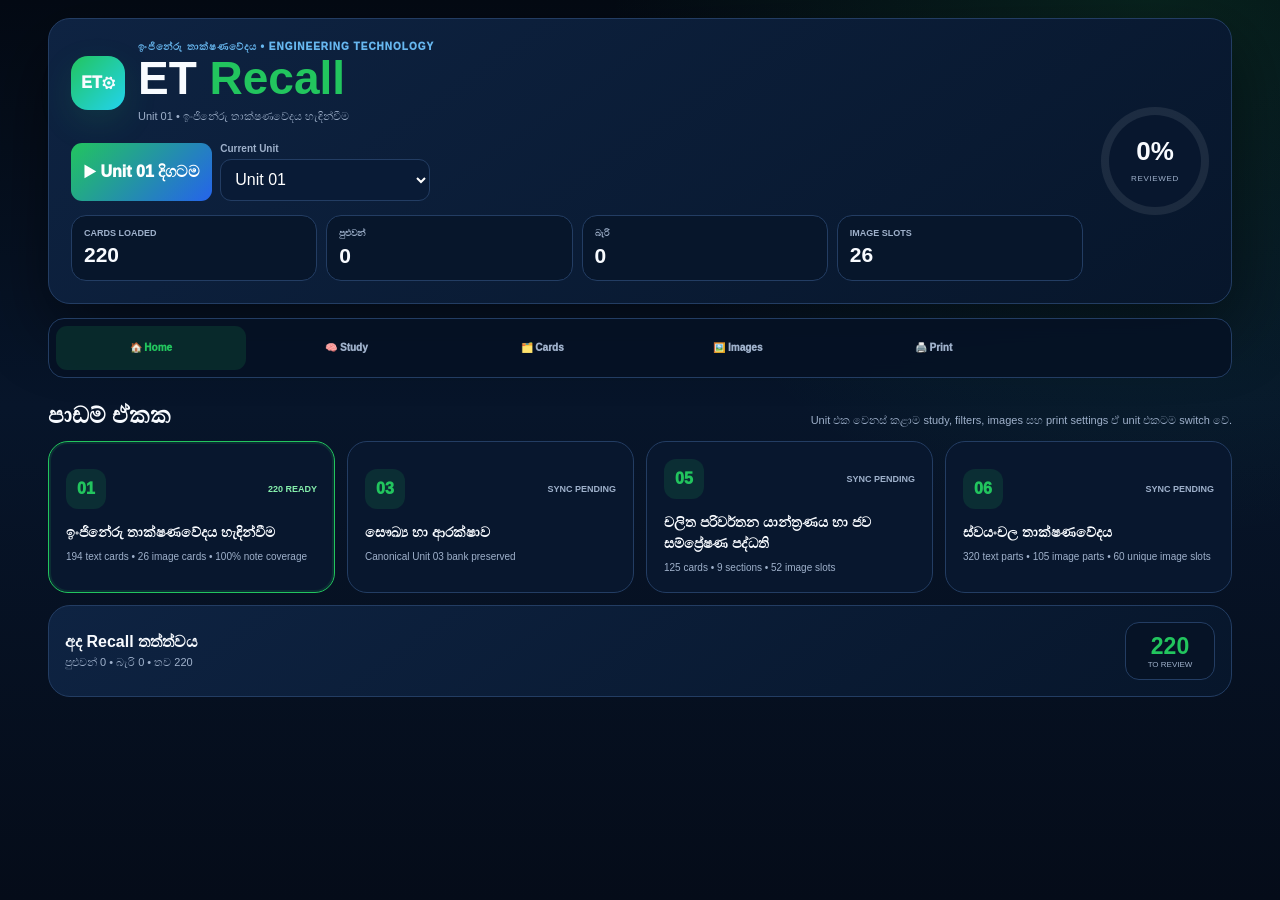
==== commit 08be9f66: "Add Unit 01 to ET Recall and separate text image print workflow" ====
--- a/index.html
+++ b/index.html
@@ -22,7 +22,14 @@
       </div>
       <div style="display:flex;gap:8px;flex-wrap:wrap;margin-top:17px">
         <button class="btn primary" id="continueBtn">▶ දිගටම</button>
-        <label class="field" style="min-width:210px"><span>Current Unit</span><select id="unitPicker"><option value="03">Unit 03</option><option value="05" selected>Unit 05</option><option value="06">Unit 06</option></select></label>
+        <label class="field" style="min-width:210px"><span>Current Unit</span>
+          <select id="unitPicker">
+            <option value="01" selected>Unit 01</option>
+            <option value="03">Unit 03</option>
+            <option value="05">Unit 05</option>
+            <option value="06">Unit 06</option>
+          </select>
+        </label>
       </div>
       <div class="stats">
         <div class="stat"><span>CARDS LOADED</span><strong id="statCards">0</strong></div>
@@ -43,16 +50,18 @@
   </nav>
 
   <section class="view" id="homeView">
-    <div class="section-head"><div><h2>පාඩම් ඒකක</h2></div><p>Unit එක වෙනස් කළාම theme, study progress, filters සහ print settings ඒ unit එකටම switch වේ.</p></div>
+    <div class="section-head"><div><h2>පාඩම් ඒකක</h2></div><p>Unit එක වෙනස් කළාම study, filters, images සහ print settings ඒ unit එකටම switch වේ.</p></div>
     <div class="unit-grid" id="unitGrid"></div>
     <div class="today surface"><div><h3>අද Recall තත්ත්වය</h3><p id="todayText"></p></div><div class="today-count"><strong id="todayCount">0</strong><span>TO REVIEW</span></div></div>
   </section>
 
   <section class="view" id="studyView" hidden>
-    <div class="section-head"><div><h2>🧠 Recall Study</h2></div><p>Front එකෙන් උත්තරය මතක් කරලා card එක flip කරන්න. පසුව පුළුවන් / බැරි ලෙස වෙන් කරන්න.</p></div>
+    <div class="section-head"><div><h2>🧠 Recall Study</h2></div><p>Front එකෙන් උත්තරය මතක් කරලා flip කරන්න. පසුව පුළුවන් / බැරි ලෙස වෙන් කරන්න.</p></div>
     <div class="bank-warning" id="studyWarning" hidden></div>
     <div class="focus-wrap" id="focusStage">
-      <div style="display:flex;justify-content:space-between;gap:8px;align-items:center;margin-bottom:8px"><button class="btn ghost" id="prevStudy">‹ Previous</button><span id="studyPos" style="font-size:11px;color:var(--muted);font-weight:900"></span><button class="btn ghost" id="nextStudy">Next ›</button></div>
+      <div style="display:flex;justify-content:space-between;gap:8px;align-items:center;margin-bottom:8px">
+        <button class="btn ghost" id="prevStudy">‹ Previous</button><span id="studyPos" style="font-size:11px;color:var(--muted);font-weight:900"></span><button class="btn ghost" id="nextStudy">Next ›</button>
+      </div>
       <article class="focus-card" id="focusCard">
         <div class="flip-inner">
           <div class="face front"><div class="face-kicker">ප්‍රශ්නය • QUESTION</div><div id="focusImage" class="image-preview"></div><div class="focus-text focus-question" id="focusQ"></div><div class="focus-id" id="focusQId"></div></div>
@@ -64,7 +73,7 @@
   </section>
 
   <section class="view" id="browseView" hidden>
-    <div class="section-head"><div><h2>🗂️ Card Bank</h2><div id="browseCount" style="color:var(--muted);font-size:10px;margin-top:4px"></div></div><p>Question, answer, ID, section, status සහ card type අනුව filter කරන්න.</p></div>
+    <div class="section-head"><div><h2>🗂️ Card Bank</h2><div id="browseCount" style="color:var(--muted);font-size:10px;margin-top:4px"></div></div><p>Question, answer, ID, section, status සහ type අනුව filter කරන්න.</p></div>
     <div class="toolbar no-print">
       <label class="field"><span>Search</span><input class="input" id="browseSearch" placeholder="ප්‍රශ්නය / පිළිතුර / ID"></label>
       <label class="field"><span>Section</span><select id="browseSection"><option value="">සියලුම කොටස්</option></select></label>
@@ -75,7 +84,7 @@
   </section>
 
   <section class="view" id="imagesView" hidden>
-    <div class="section-head"><div><h2>🖼️ Image Card Manager</h2><div id="imageProgress" style="color:var(--muted);font-size:10px;margin-top:4px">Images: 0 / 0</div></div><p>Image card එකකට image එකක් upload කරලා browser එක තුළම save කරගන්න. Print editor එකෙන් crop/zoom/position වෙනස් කළ හැක.</p></div>
+    <div class="section-head"><div><h2>🖼️ Image Card Manager</h2><div id="imageProgress" style="color:var(--muted);font-size:10px;margin-top:4px">Images: 0 / 0</div></div><p>Image cards වෙනම manage කරලා upload/crop/zoom/position adjust කරන්න.</p></div>
     <div class="toolbar no-print">
       <label class="field"><span>Search</span><input class="input" id="imageSearch" placeholder="Card ID / question"></label>
       <label class="field"><span>Section</span><select id="imageSection"><option value="">සියලුම Image sections</option></select></label>
@@ -85,7 +94,7 @@
   </section>
 
   <section class="view" id="printView" hidden>
-    <div class="section-head no-print"><div><h2>🖨️ A4 Print Studio</h2></div><p>A/B duplex alignment සඳහා answer side එක row-by-row mirror වේ. Print: A4 Portrait • Actual size / 100%.</p></div>
+    <div class="section-head no-print"><div><h2>🖨️ A4 Print Studio</h2></div><p>Text සහ Image cards වෙන වෙනම print කරන්න. Side B row-by-row mirror වෙන නිසා duplex alignment එක රැකේ.</p></div>
     <div class="print-shell">
       <aside class="controls no-print">
         <h3>Print Controls</h3>
@@ -95,18 +104,14 @@
         <div class="control-group"><div class="control-title">Global print text</div><div class="range-row"><span>Scale</span><input id="printScale" type="range" min="65" max="135" value="100"><output id="printScaleOut">100%</output></div><label class="check-row"><input id="autoFit" type="checkbox" checked> Auto-fit — text clipping නොවෙන්න</label></div>
         <div class="control-group" id="individualEditor"><div class="control-title">Selected card — separate Q / A size</div><label class="field"><span>Card</span><select id="editCard"></select></label><div class="range-row"><span>Question</span><input id="qSize" type="range" min="55" max="150" value="100"><output id="qSizeOut">100%</output></div><div class="range-row"><span>Answer</span><input id="aSize" type="range" min="55" max="150" value="100"><output id="aSizeOut">100%</output></div><button class="btn ghost" id="resetSizes" style="width:100%">Reset Q/A sizes</button></div>
         <div class="control-group image-editor" id="imageEditor" hidden><div class="control-title">Selected image print editor</div><label class="field"><span>Fit</span><select id="imgFit"><option value="contain">Contain</option><option value="cover">Cover</option><option value="fill">Fill</option></select></label><div class="range-row"><span>Zoom</span><input id="imgZoom" type="range" min="60" max="180" value="100"><output id="imgZoomOut">100%</output></div><div class="range-row"><span>X</span><input id="imgX" type="range" min="-60" max="60" value="0"><output id="imgXOut">0%</output></div><div class="range-row"><span>Y</span><input id="imgY" type="range" min="-60" max="60" value="0"><output id="imgYOut">0%</output></div><div class="range-row"><span>Image H</span><input id="imgH" type="range" min="30" max="96" value="78"><output id="imgHOut">78mm</output></div><label class="check-row"><input id="imgBorder" type="checkbox" checked> Image border</label><button class="btn ghost" id="resetImageEdit" style="width:100%;margin-top:8px">Reset image edit</button></div>
-        <button class="btn primary" id="printBtn" style="width:100%;margin-top:12px">🖨️ Print selected set</button>
-        <div class="summary" id="printSummary"></div>
-        <div class="hint">Text cards: 15 / A4 (3×5). Image mode: 6 / A4 (3×2). Individual Q/A size settings and image edits are saved locally.</div>
+        <button class="btn primary" id="printBtn" style="width:100%;margin-top:12px">🖨️ Print selected set</button><div class="summary" id="printSummary"></div><div class="hint">Text: 15 / A4 (3×5). Image: 6 / A4 (3×2). Individual Q/A size, text height/position and image edits save locally.</div>
       </aside>
-      <main class="a4wrap">
-        <div class="preview-dock no-print"><div class="pair-preview" id="pairPreview"></div></div>
-        <div class="pagebar no-print"><span id="pageLabel">Page 1 / 1</span><span><button class="btn ghost" id="prevPage">‹</button> <button class="btn ghost" id="nextPage">›</button></span></div>
-        <div class="a4-preview" id="preview"></div>
-      </main>
+      <main class="a4wrap"><div class="preview-dock no-print"><div class="pair-preview" id="pairPreview"></div></div><div class="pagebar no-print"><span id="pageLabel">Page 1 / 1</span><span><button class="btn ghost" id="prevPage">‹</button> <button class="btn ghost" id="nextPage">›</button></span></div><div class="a4-preview" id="preview"></div></main>
     </div>
   </section>
 </main>
-<script src="recall.js"></script>
+<script src="unit06-adapter.js"></script>
+<script src="recall-v4.js"></script>
+<script src="unit06-enhance.js"></script>
 </body>
-</html>
+</html>
